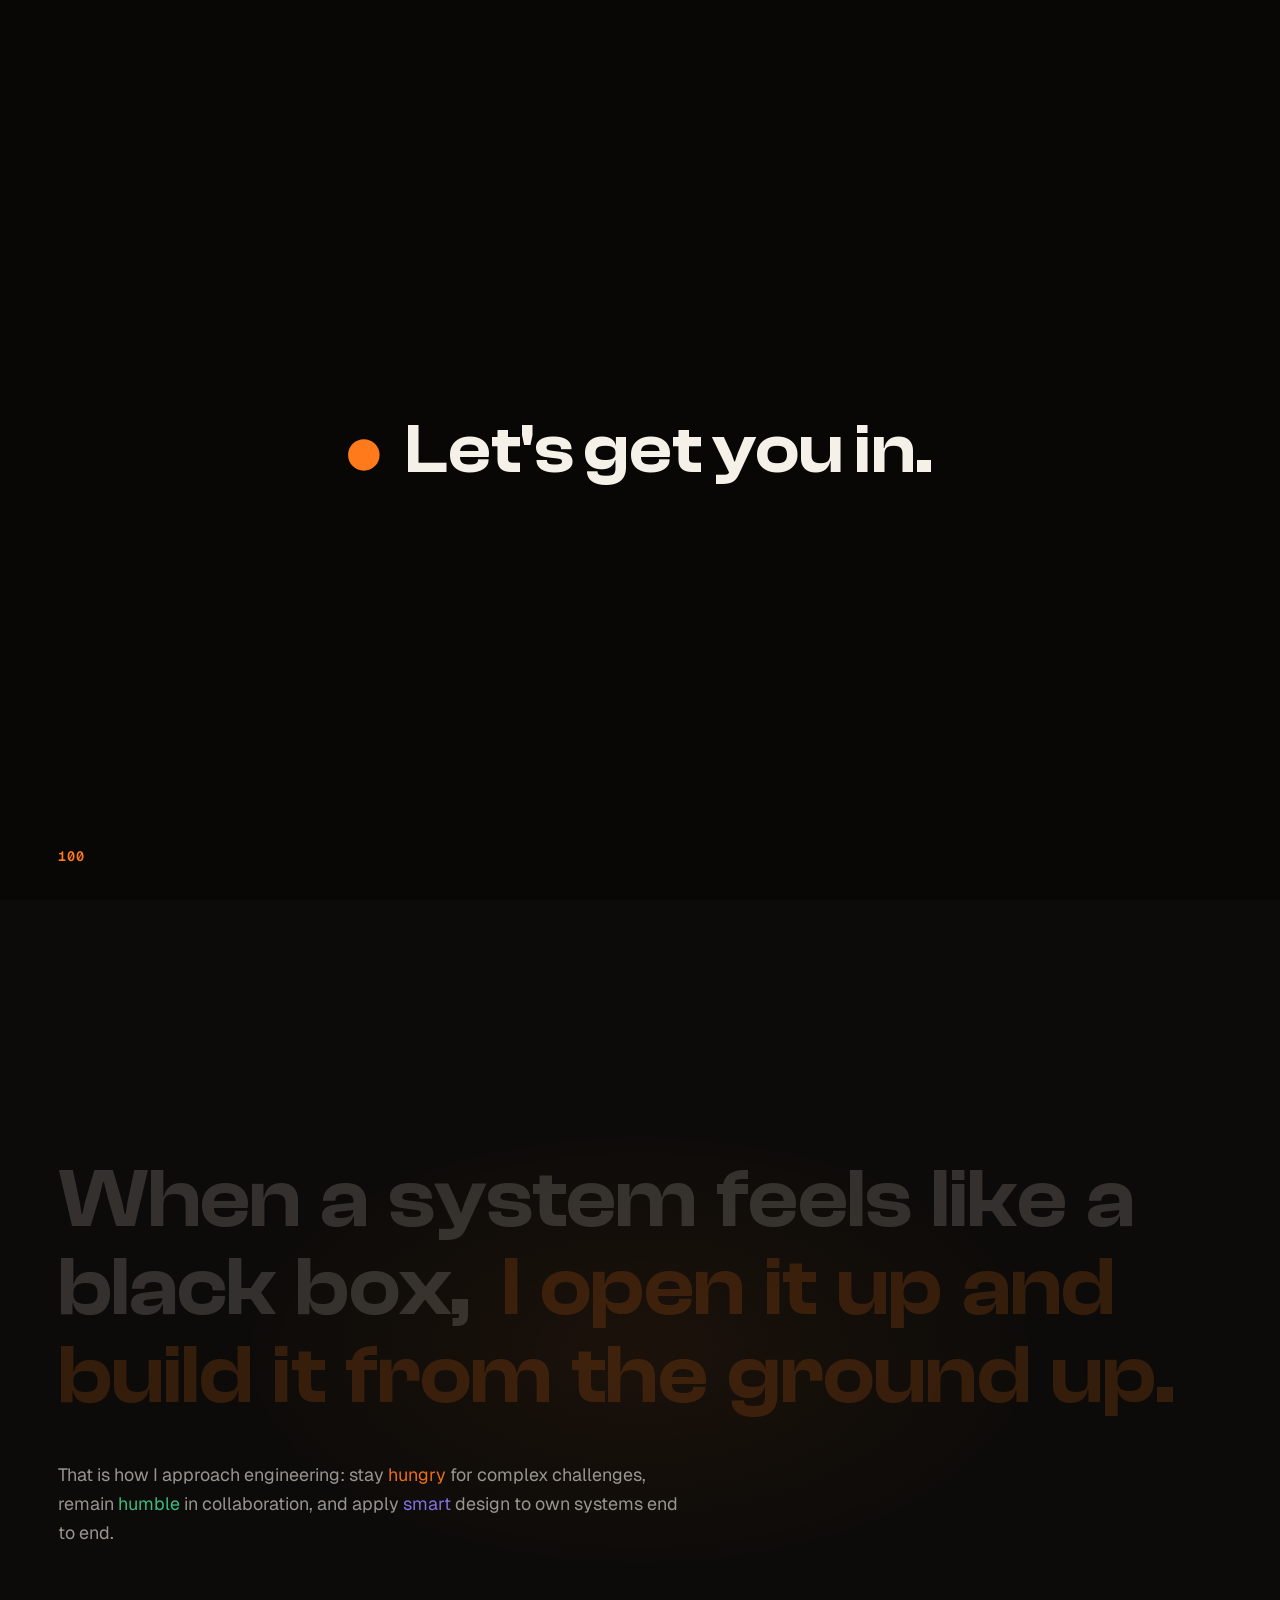
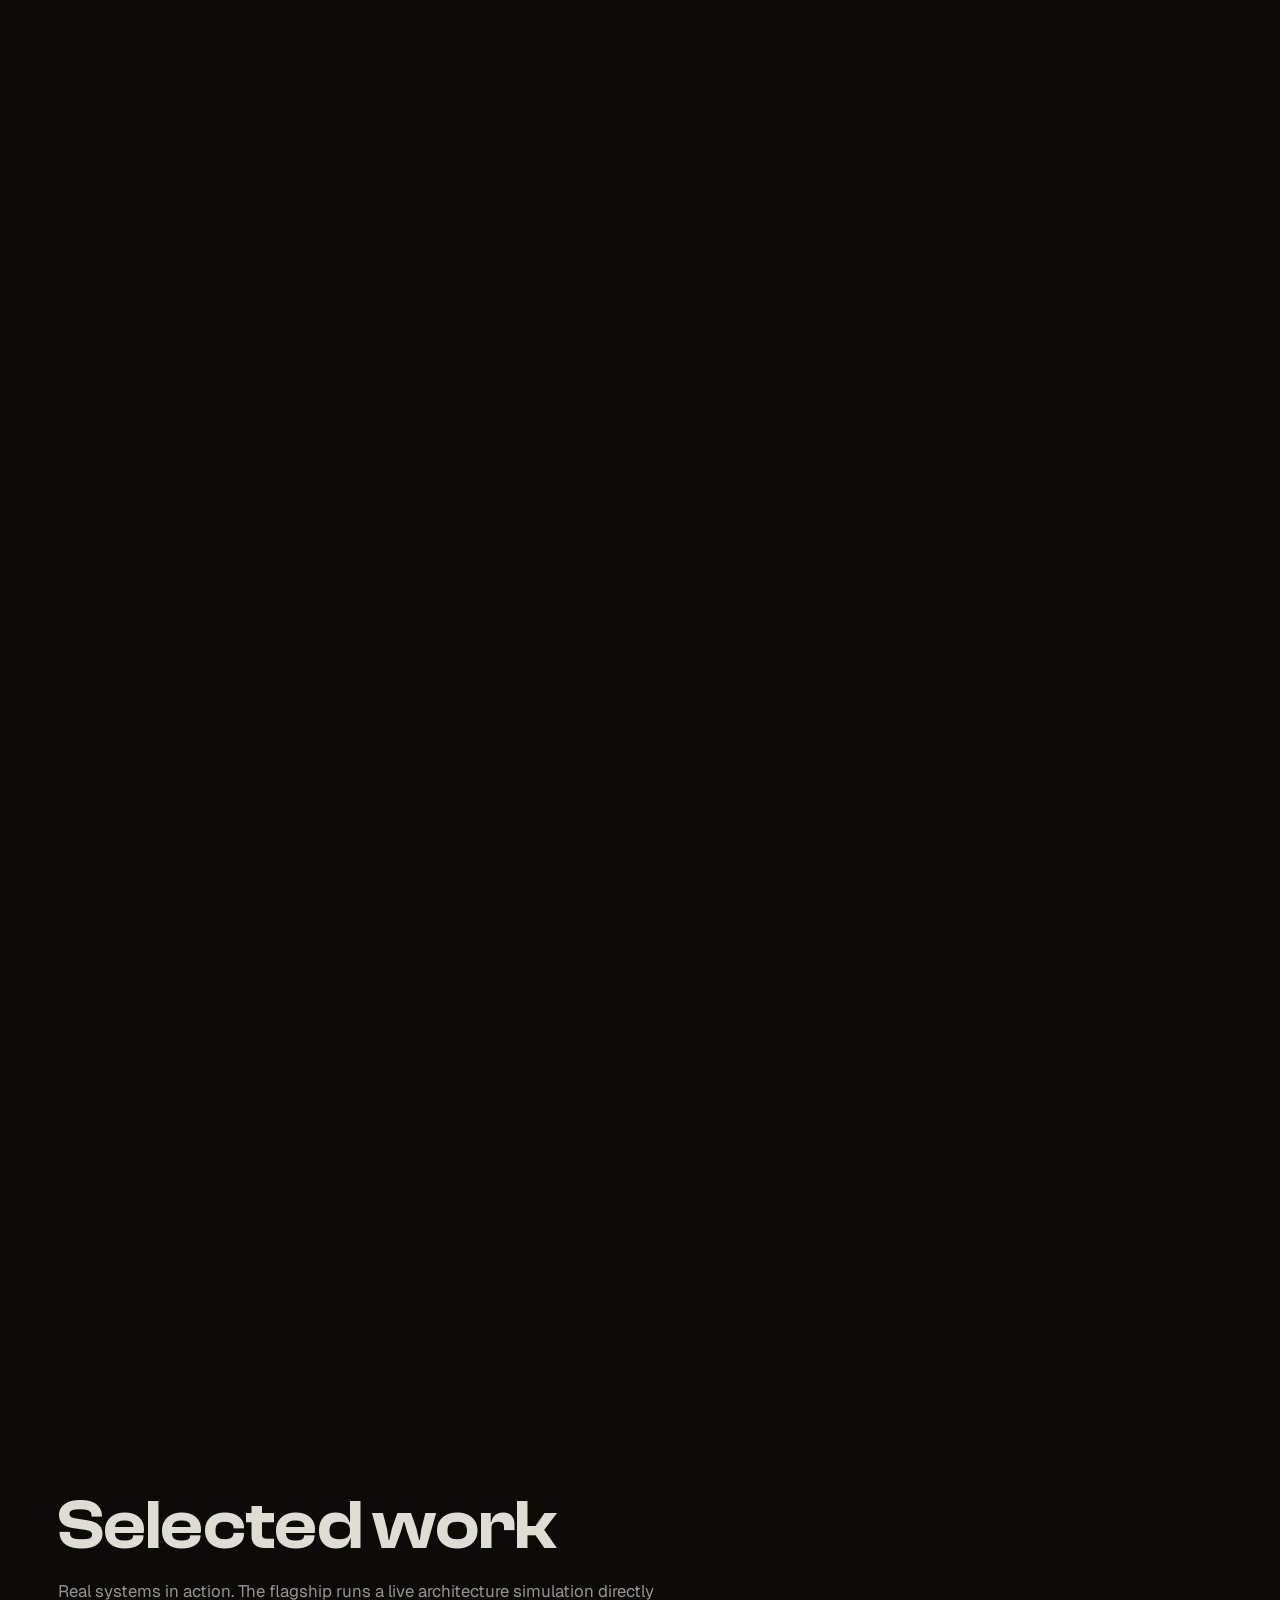
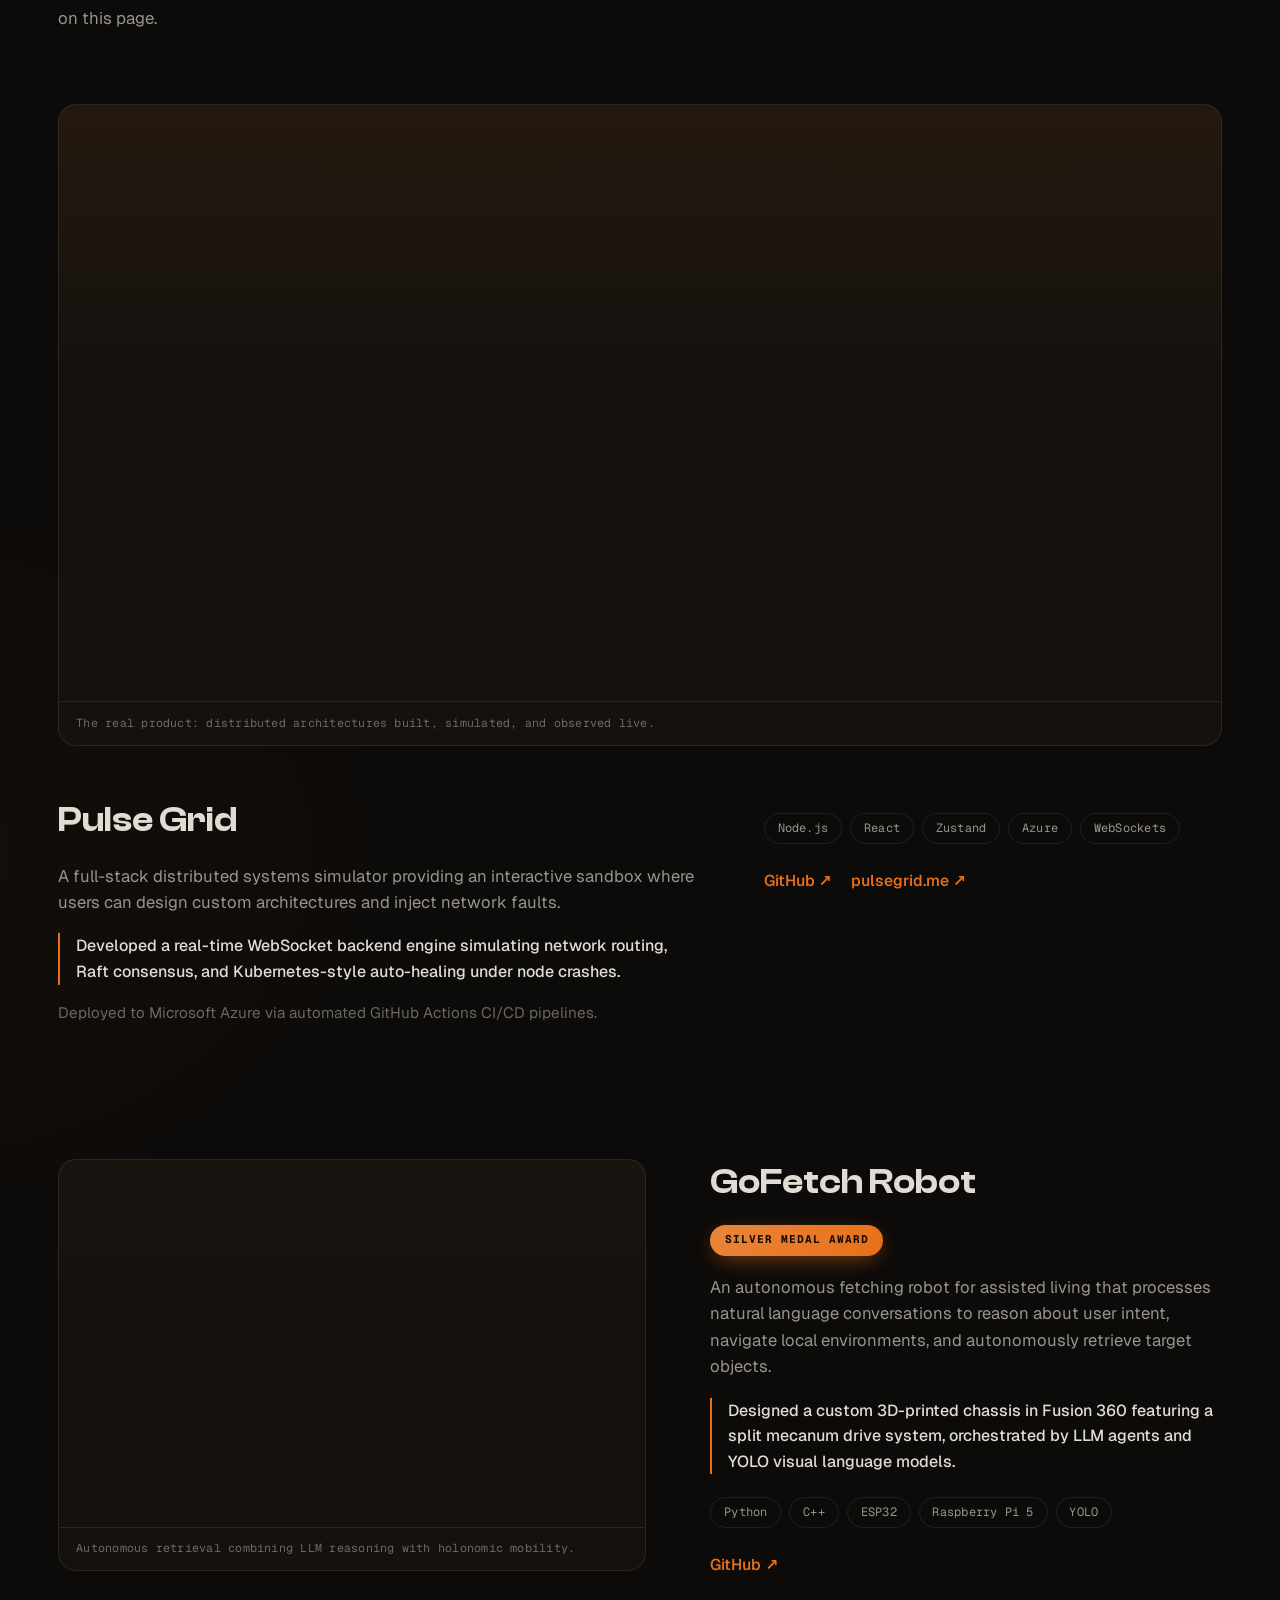
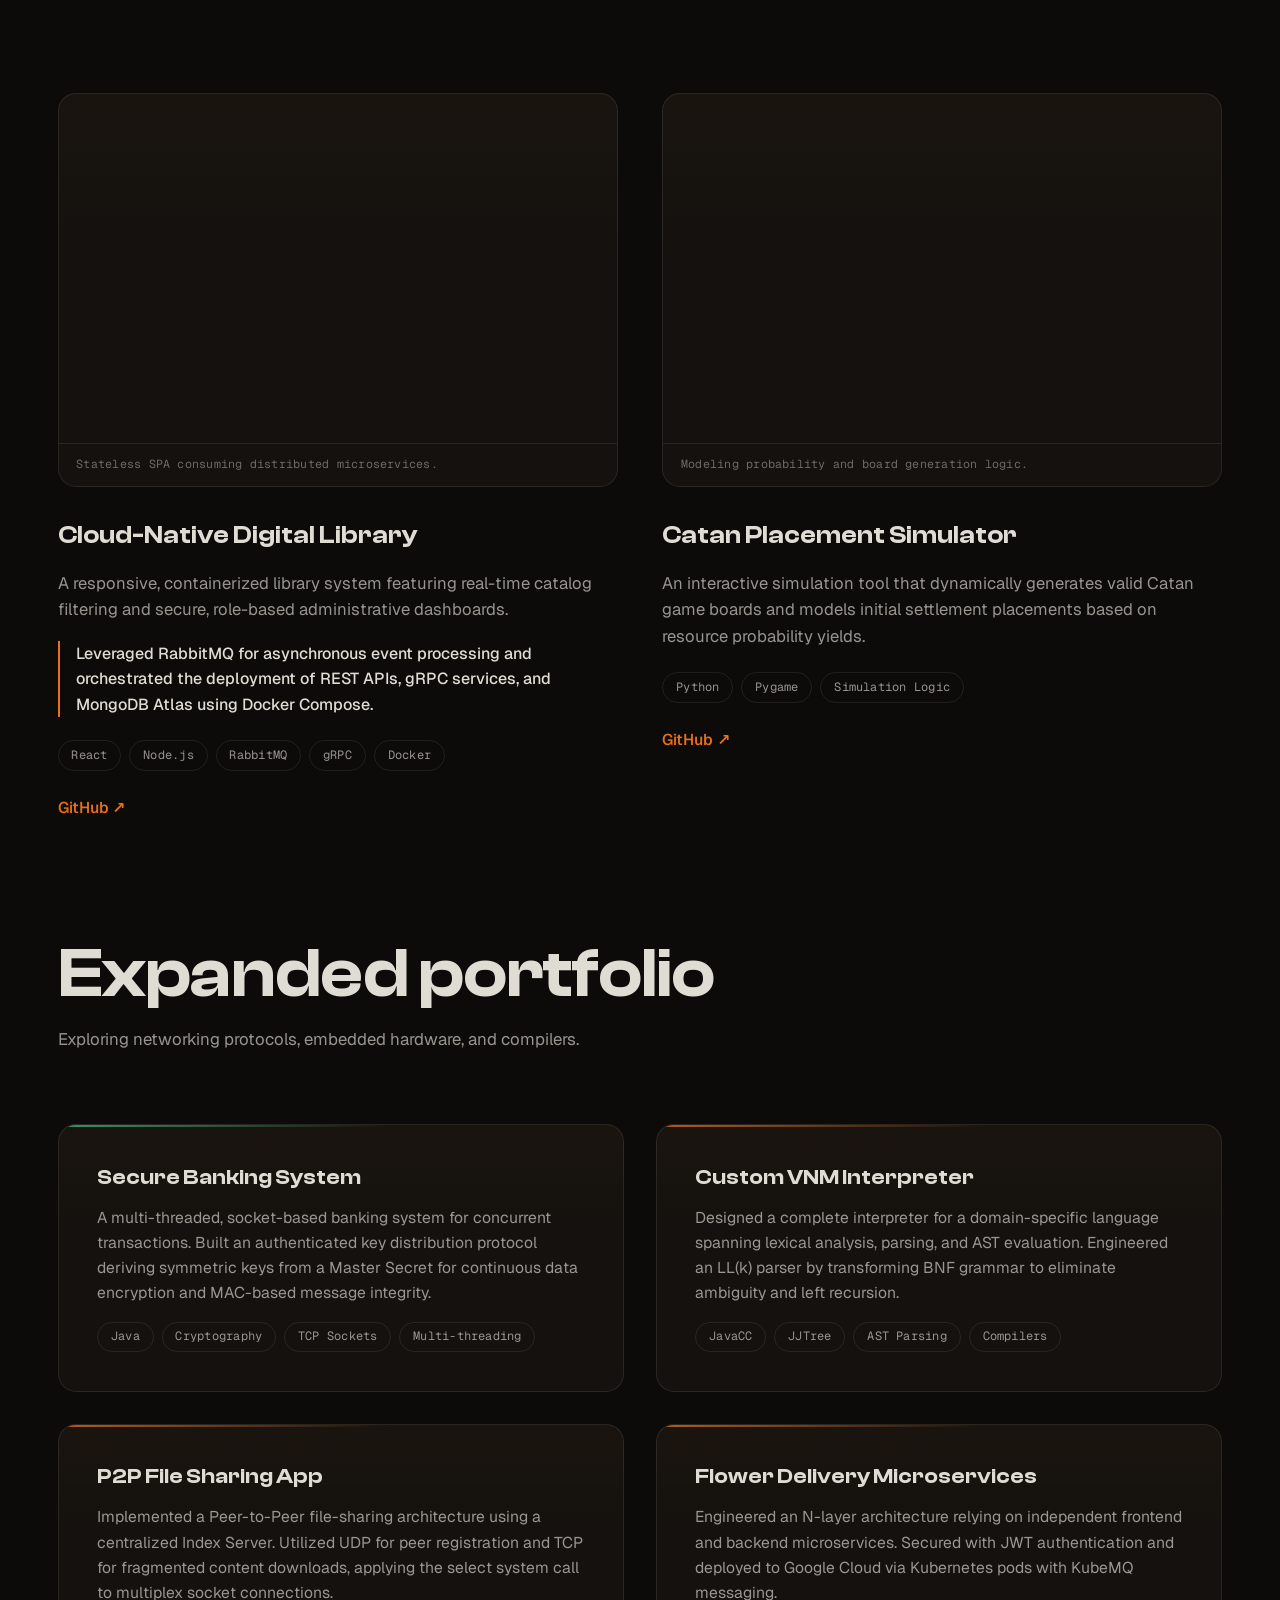
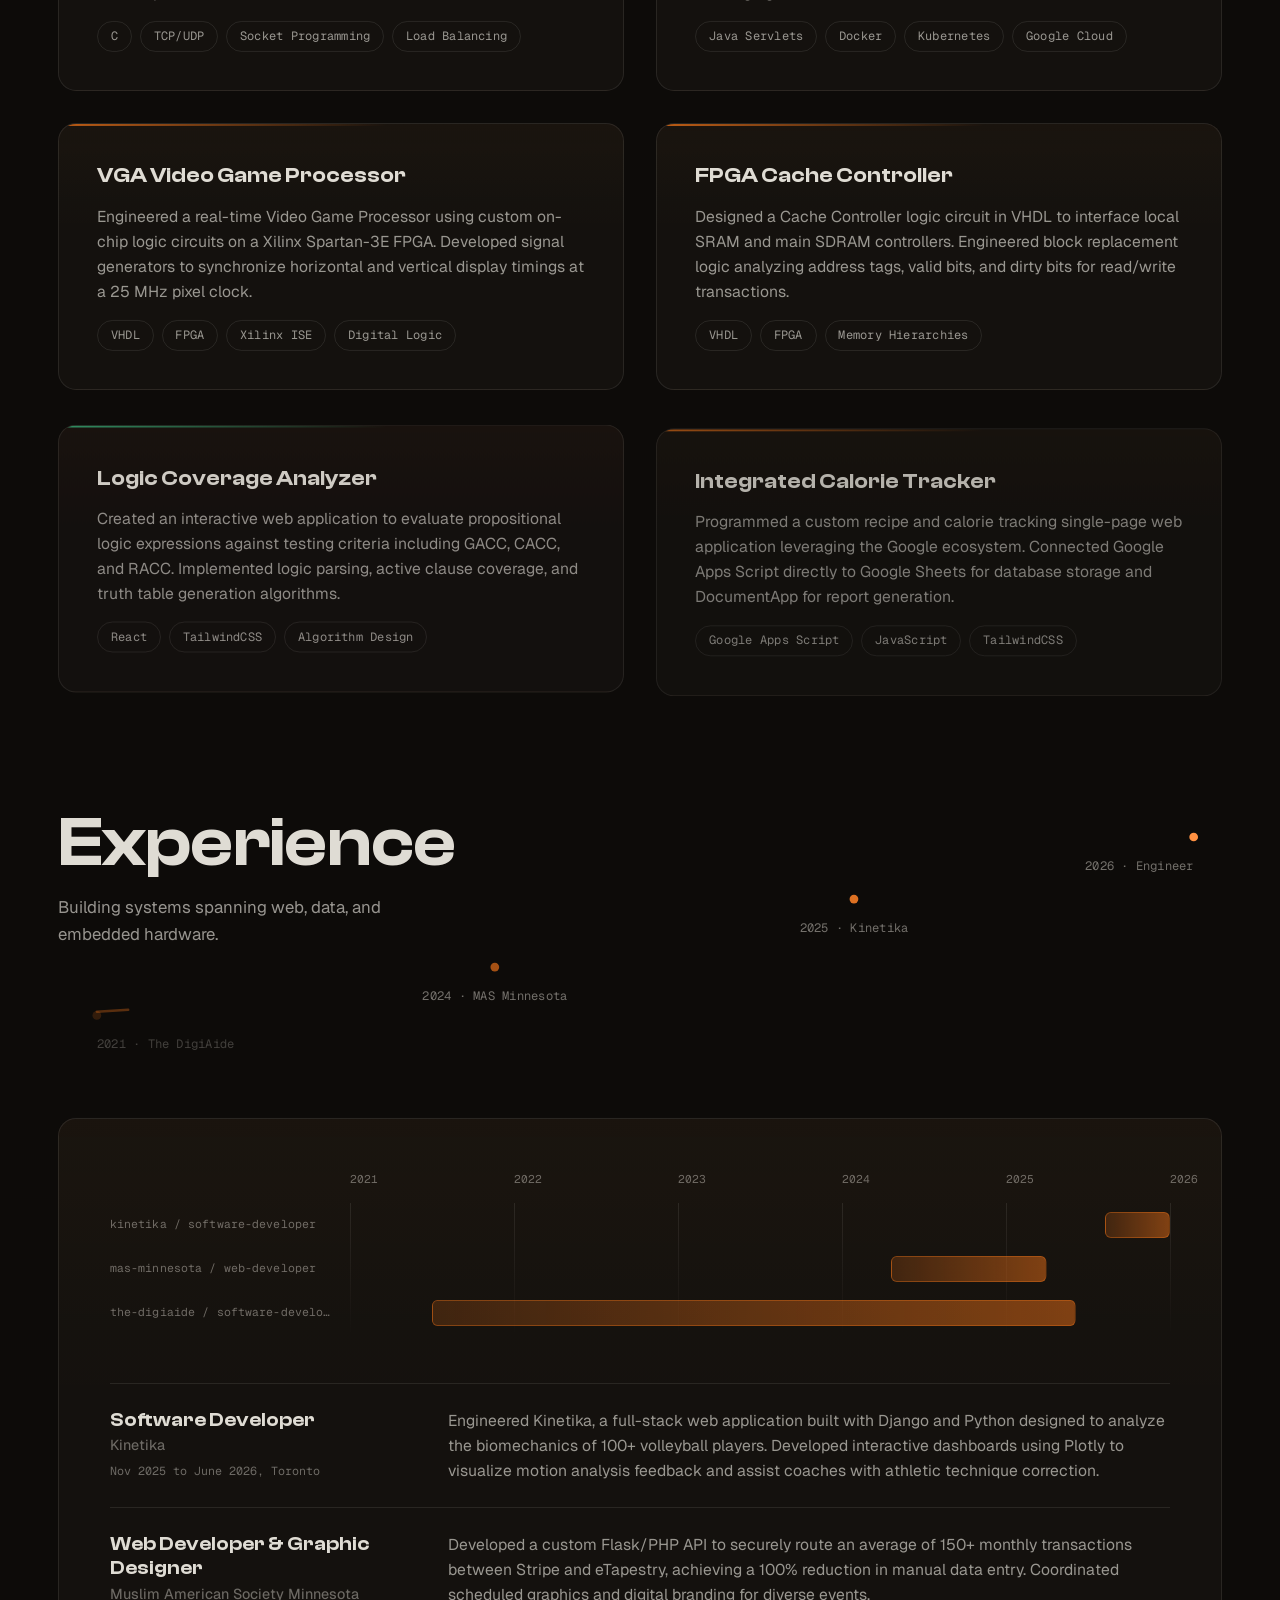
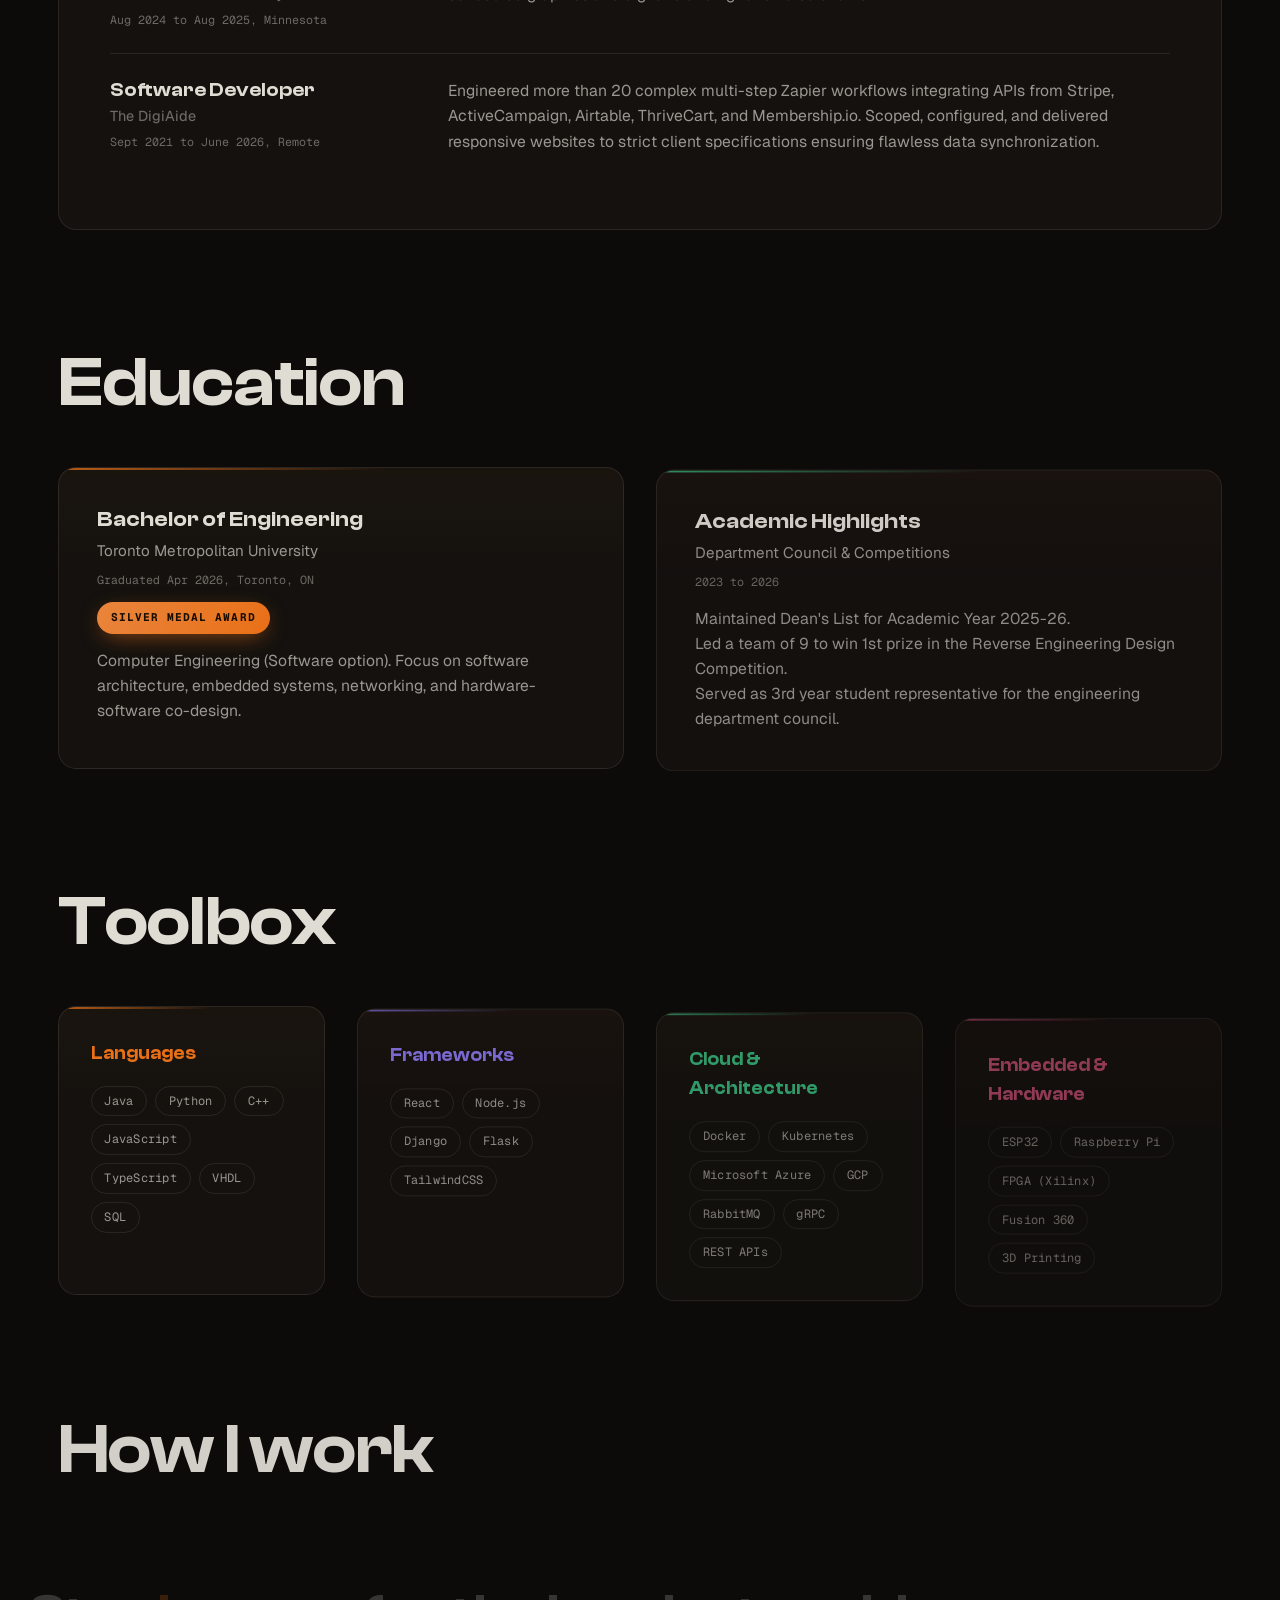
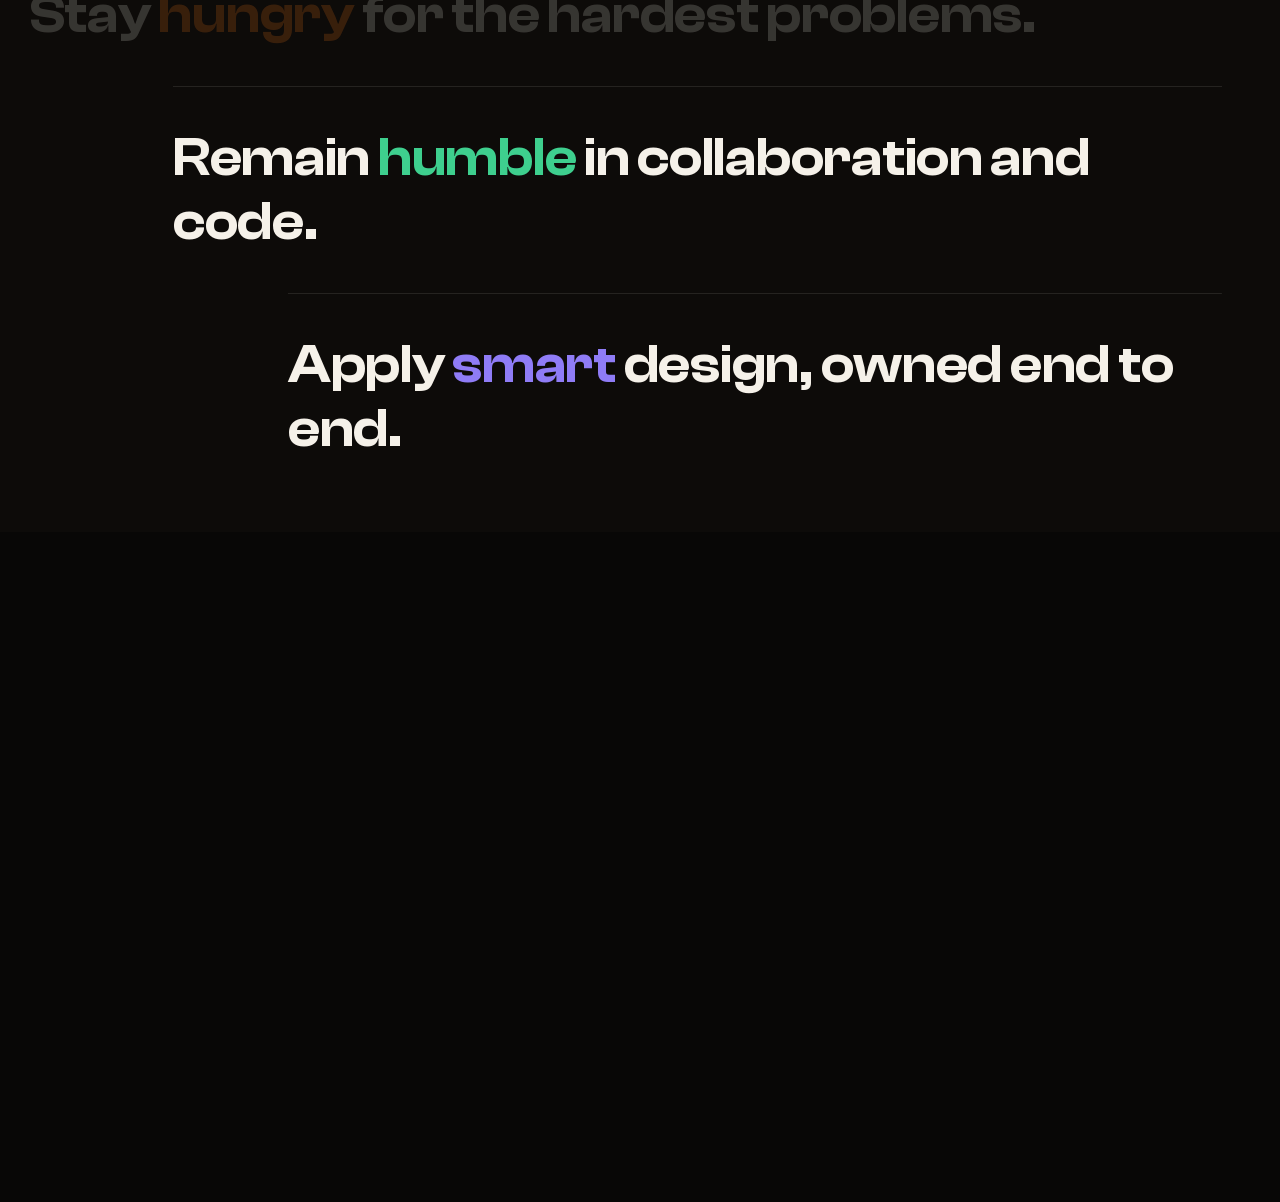
==== index.html @ d7834a90 "personal website" ====
<!DOCTYPE html>
<html lang="en">
<head>
   <meta charset="utf-8" />
   <meta name="viewport" content="width=device-width, initial-scale=1" />
   <meta name="theme-color" content="#0d0b09" />
   <title>Behzaad Pathan | Full-Stack Developer & Computer Engineer</title>
   <meta name="description" content="Full-stack developer and Computer Engineer. Building everything from cloud-native distributed microservices to autonomous holonomic robotics." />
   <link rel="canonical" href="https://behzaadp.github.io/" />
   <meta property="og:type" content="website" />
   <meta property="og:title" content="Behzaad Pathan | Full-Stack Developer & Computer Engineer" />
   <meta property="og:description" content="Building cloud-native distributed microservices and autonomous robotics. Projects shown with real demos, one running live on the page." />
   <meta property="og:url" content="https://behzaadp.github.io/" />
   <meta property="og:image" content="https://behzaadp.github.io/assets/pulse_grid.jpg" />
   <meta name="twitter:card" content="summary_large_image" />
   <link rel="icon" href="./favicon.ico?v=8" sizes="any" />
   <link rel="icon" type="image/png" sizes="96x96" href="./favicon/favicon-96x96.png?v=8" />
   <link rel="apple-touch-icon" sizes="180x180" href="./favicon/apple-touch-icon.png?v=8" />
   <link rel="manifest" href="./favicon/site.webmanifest?v=8" />
   <link rel="preload" href="./fonts/clash-display-700.woff2" as="font" type="font/woff2" crossorigin />
   <link rel="preload" href="./fonts/clash-display-600.woff2" as="font" type="font/woff2" crossorigin />
   <link rel="preload" href="./fonts/geist-latin-wght-normal.woff2" as="font" type="font/woff2" crossorigin />
   <link rel="preload" href="./fonts/geist-mono-latin-wght-normal.woff2" as="font" type="font/woff2" crossorigin />
   <link rel="stylesheet" href="./css/styles.css" />
   <script type="application/ld+json">
   {
      "@context": "https://schema.org",
      "@type": "Person",
      "name": "Behzaad Pathan",
      "jobTitle": "Software Developer",
      "alumniOf": { "@type": "CollegeOrUniversity", "name": "Toronto Metropolitan University" },
      "url": "https://behzaadp.github.io/",
      "email": "mailto:pbehzaad@gmail.com",
      "knowsAbout": ["Python", "Java", "React", "Node.js", "Docker", "Microservices", "RabbitMQ", "Embedded Systems", "Full-stack development"],
      "sameAs": [
         "https://github.com/behzaadp",
         "https://www.linkedin.com/in/behzaad/"
      ]
   }
   </script>
</head>
<body>
   <div class="intro" id="intro" aria-hidden="true">
      <i class="intro-panel ip-top"></i>
      <i class="intro-panel ip-bottom"></i>
      <span class="intro-word" id="intro-word">Hello</span>
      <span class="intro-count" id="intro-count">00</span>
   </div>
   <div class="atmosphere" aria-hidden="true"><i class="ember ember-a"></i><i class="ember ember-b"></i></div>
   <div class="grain" aria-hidden="true"></div>
   <div class="scroll-progress" aria-hidden="true"><i></i></div>
   <div class="ruler" id="ruler" aria-hidden="true">
      <div class="ruler-ticks" id="ruler-ticks"></div>
      <div class="ruler-cursor" id="ruler-cursor"><i></i><span id="ruler-num">0</span></div>
   </div>
   <a class="skip-link" href="#work">Skip to content</a>
   <nav class="nav" id="nav" aria-label="Primary">
      <a class="nav-brand" href="#top" aria-label="Back to top">BP</a>
      <div class="nav-links">
         <a href="#work">Work</a>
         <a href="#experience">Experience</a>
         <a href="#contact" id="nav-contact">Contact</a>
      </div>
   </nav>
   <div class="page-above" id="page-above">
   <header class="hero" id="top">
      <canvas id="system-map" aria-hidden="true"></canvas>
      <div class="hero-scrim" aria-hidden="true"></div>
      <div class="hero-inner">
         <p class="hero-eyebrow">Computer Engineering Graduate, Toronto Metropolitan University</p>
         <h1 class="hero-name">
            <span class="hero-word">Behzaad</span>
            <span class="hero-word">Pathan</span>
         </h1>
         <p class="hero-sub">Full-stack software developer and computer engineer building everything from cloud-native distributed microservices to autonomous holonomic robotics.</p>
         <div class="hero-cta">
            <a class="btn btn-primary" href="#work">See the work</a>
            <a class="btn btn-ghost" href="#contact">Contact</a>
         </div>
      </div>
   </header>
   <main id="main">
      <section class="statement" id="statement" aria-label="Statement">
         <div class="statement-inner">
            <p class="statement-text">
               <span class="statement-part">When a system feels like a black box,</span>
               <span class="statement-part statement-hl">I open it up and build it from the ground up.</span>
            </p>
            <p class="statement-after" data-reveal>That is how I approach engineering: stay <span class="hl">hungry</span> for complex challenges, remain <span class="hl-green">humble</span> in collaboration, and apply <span class="hl-violet">smart</span> design to own systems end to end.</p>
         </div>
      </section>
      <section class="work shell" id="work">
         <div class="section-head" data-reveal>
            <h2>Selected work</h2>
            <p class="section-lede">Real systems in action. The flagship runs a live architecture simulation directly on this page.</p>
         </div>
         
         <!-- Flagship: full-width -->
         <article class="feature" data-reveal>
            <div class="feature-media panel spotlight">
               <div class="media-frame">
                  <video src="./assets/pulse_grid.mp4" autoplay muted loop playsinline preload="metadata" width="1600" height="742" aria-label="PulseGrid in action: simulating network routing and auto-healing"></video>
               </div>
               <p class="demo-caption">The real product: distributed architectures built, simulated, and observed live.</p>
            </div>
            <div class="feature-info">
               <div class="project-body">
                  <h3>Pulse Grid</h3>
                  <p class="project-desc">A full-stack distributed systems simulator providing an interactive sandbox where users can design custom architectures and inject network faults.</p>
                  <p class="project-impact">Developed a real-time WebSocket backend engine simulating network routing, Raft consensus, and Kubernetes-style auto-healing under node crashes.</p>
                  <p class="project-hook">Deployed to Microsoft Azure via automated GitHub Actions CI/CD pipelines.</p>
               </div>
               <div class="project-body">
                  <ul class="chips" role="list">
                     <li>Node.js</li><li>React</li><li>Zustand</li><li>Azure</li><li>WebSockets</li>
                  </ul>
                  <p class="project-links">
                     <a href="https://github.com/behzaadp" target="_blank" rel="noopener noreferrer">GitHub <span aria-hidden="true">&#8599;</span></a>
                     <a href="https://pulsegrid.me" target="_blank" rel="noopener noreferrer">pulsegrid.me <span aria-hidden="true">&#8599;</span></a>
                  </p>
               </div>
            </div>
         </article>

         <article class="project-row" data-reveal>
            <div class="project-media panel spotlight">
               <video src="./assets/go_fetch_robot.mp4" autoplay muted loop playsinline preload="metadata" aria-label="GoFetch robot autonomously navigating and retrieving an object"></video>
               <p class="demo-caption">Autonomous retrieval combining LLM reasoning with holonomic mobility.</p>
            </div>
            <div class="project-body">
               <h3>GoFetch Robot</h3>
               <p class="award" title="Graduation Project: Silver Medal Award" style="margin-bottom: 1.1rem; margin-top: 0; display: inline-flex;">Silver Medal Award</p>
               <p class="project-desc">An autonomous fetching robot for assisted living that processes natural language conversations to reason about user intent, navigate local environments, and autonomously retrieve target objects.</p>
               <p class="project-impact">Designed a custom 3D-printed chassis in Fusion 360 featuring a split mecanum drive system, orchestrated by LLM agents and YOLO visual language models.</p>
               <ul class="chips" role="list">
                  <li>Python</li><li>C++</li><li>ESP32</li><li>Raspberry Pi 5</li><li>YOLO</li>
               </ul>
               <p class="project-links">
                  <a href="https://github.com/behzaadp" target="_blank" rel="noopener noreferrer">GitHub <span aria-hidden="true">&#8599;</span></a>
               </p>
            </div>
         </article>

         <div class="project-duo">
            <article class="project-card" data-reveal>
               <div class="project-media panel spotlight">
                  <video src="./assets/digital_library_project.mp4" autoplay muted loop playsinline preload="metadata" aria-label="Digital Library System interface showing real-time catalog filtering"></video>
                  <p class="demo-caption">Stateless SPA consuming distributed microservices.</p>
               </div>
               <div class="project-body">
                  <h3>Cloud-Native Digital Library</h3>
                  <p class="project-desc">A responsive, containerized library system featuring real-time catalog filtering and secure, role-based administrative dashboards.</p>
                  <p class="project-impact">Leveraged RabbitMQ for asynchronous event processing and orchestrated the deployment of REST APIs, gRPC services, and MongoDB Atlas using Docker Compose.</p>
                  <ul class="chips" role="list">
                     <li>React</li><li>Node.js</li><li>RabbitMQ</li><li>gRPC</li><li>Docker</li>
                  </ul>
                  <p class="project-links">
                     <a href="https://github.com/behzaadp" target="_blank" rel="noopener noreferrer">GitHub <span aria-hidden="true">&#8599;</span></a>
                  </p>
               </div>
            </article>
            <article class="project-card" data-reveal>
               <div class="project-media panel spotlight">
                  <video src="./assets/catan_placement_simulator.mp4" autoplay muted loop playsinline preload="metadata" aria-label="Catan simulation generating optimal settlement placements"></video>
                  <p class="demo-caption">Modeling probability and board generation logic.</p>
               </div>
               <div class="project-body">
                  <h3>Catan Placement Simulator</h3>
                  <p class="project-desc">An interactive simulation tool that dynamically generates valid Catan game boards and models initial settlement placements based on resource probability yields.</p>
                  <ul class="chips" role="list">
                     <li>Python</li><li>Pygame</li><li>Simulation Logic</li>
                  </ul>
                  <p class="project-links">
                     <a href="https://github.com/behzaadp" target="_blank" rel="noopener noreferrer">GitHub <span aria-hidden="true">&#8599;</span></a>
                  </p>
               </div>
            </article>
         </div>
      </section>

      <!-- Text-based expanded portfolio for additional projects -->
      <section class="education shell" id="expanded-projects" aria-label="More Projects">
         <div class="section-head" data-reveal>
            <h2>Expanded portfolio</h2>
            <p class="section-lede">Exploring networking protocols, embedded hardware, and compilers.</p>
         </div>
         <div class="edu-grid">
            <article class="edu-card panel spotlight tint-bar tint-green" data-reveal>
               <h3>Secure Banking System</h3>
               <p class="trace-desc">A multi-threaded, socket-based banking system for concurrent transactions. Built an authenticated key distribution protocol deriving symmetric keys from a Master Secret for continuous data encryption and MAC-based message integrity.</p>
               <ul class="chips" role="list" style="margin-top: 1rem;">
                  <li>Java</li><li>Cryptography</li><li>TCP Sockets</li><li>Multi-threading</li>
               </ul>
            </article>
            <article class="edu-card panel spotlight tint-bar tint-violet" data-reveal>
               <h3>Custom VNM Interpreter</h3>
               <p class="trace-desc">Designed a complete interpreter for a domain-specific language spanning lexical analysis, parsing, and AST evaluation. Engineered an LL(k) parser by transforming BNF grammar to eliminate ambiguity and left recursion.</p>
               <ul class="chips" role="list" style="margin-top: 1rem;">
                  <li>JavaCC</li><li>JJTree</li><li>AST Parsing</li><li>Compilers</li>
               </ul>
            </article>
            <article class="edu-card panel spotlight tint-bar" data-reveal>
               <h3>P2P File Sharing App</h3>
               <p class="trace-desc">Implemented a Peer-to-Peer file-sharing architecture using a centralized Index Server. Utilized UDP for peer registration and TCP for fragmented content downloads, applying the select system call to multiplex socket connections.</p>
               <ul class="chips" role="list" style="margin-top: 1rem;">
                  <li>C</li><li>TCP/UDP</li><li>Socket Programming</li><li>Load Balancing</li>
               </ul>
            </article>
            <article class="edu-card panel spotlight tint-bar tint-pink" data-reveal>
               <h3>Flower Delivery Microservices</h3>
               <p class="trace-desc">Engineered an N-layer architecture relying on independent frontend and backend microservices. Secured with JWT authentication and deployed to Google Cloud via Kubernetes pods with KubeMQ messaging.</p>
               <ul class="chips" role="list" style="margin-top: 1rem;">
                  <li>Java Servlets</li><li>Docker</li><li>Kubernetes</li><li>Google Cloud</li>
               </ul>
            </article>
            <article class="edu-card panel spotlight tint-bar tint-violet" data-reveal>
               <h3>VGA Video Game Processor</h3>
               <p class="trace-desc">Engineered a real-time Video Game Processor using custom on-chip logic circuits on a Xilinx Spartan-3E FPGA. Developed signal generators to synchronize horizontal and vertical display timings at a 25 MHz pixel clock.</p>
               <ul class="chips" role="list" style="margin-top: 1rem;">
                  <li>VHDL</li><li>FPGA</li><li>Xilinx ISE</li><li>Digital Logic</li>
               </ul>
            </article>
            <article class="edu-card panel spotlight tint-bar" data-reveal>
               <h3>FPGA Cache Controller</h3>
               <p class="trace-desc">Designed a Cache Controller logic circuit in VHDL to interface local SRAM and main SDRAM controllers. Engineered block replacement logic analyzing address tags, valid bits, and dirty bits for read/write transactions.</p>
               <ul class="chips" role="list" style="margin-top: 1rem;">
                  <li>VHDL</li><li>FPGA</li><li>Memory Hierarchies</li>
               </ul>
            </article>
            <article class="edu-card panel spotlight tint-bar tint-green" data-reveal>
               <h3>Logic Coverage Analyzer</h3>
               <p class="trace-desc">Created an interactive web application to evaluate propositional logic expressions against testing criteria including GACC, CACC, and RACC. Implemented logic parsing, active clause coverage, and truth table generation algorithms.</p>
               <ul class="chips" role="list" style="margin-top: 1rem;">
                  <li>React</li><li>TailwindCSS</li><li>Algorithm Design</li>
               </ul>
            </article>
            <article class="edu-card panel spotlight tint-bar tint-pink" data-reveal>
               <h3>Integrated Calorie Tracker</h3>
               <p class="trace-desc">Programmed a custom recipe and calorie tracking single-page web application leveraging the Google ecosystem. Connected Google Apps Script directly to Google Sheets for database storage and DocumentApp for report generation.</p>
               <ul class="chips" role="list" style="margin-top: 1rem;">
                  <li>Google Apps Script</li><li>JavaScript</li><li>TailwindCSS</li>
               </ul>
            </article>
         </div>
      </section>

      <section class="experience shell" id="experience">
         <div class="exp-hero">
            <div class="section-head" data-reveal>
               <h2>Experience</h2>
               <p class="section-lede">Building systems spanning web, data, and embedded hardware.</p>
            </div>
            <div class="ascent" aria-hidden="true">
               <svg viewBox="0 0 1200 280" fill="none" xmlns="http://www.w3.org/2000/svg">
                  <defs>
                     <linearGradient id="asc-grad" gradientUnits="userSpaceOnUse" x1="40" y1="214" x2="1170" y2="34">
                        <stop offset="0" stop-color="#ff7a1a" stop-opacity="0.3" />
                        <stop offset="0.55" stop-color="#ff7a1a" stop-opacity="0.8" />
                        <stop offset="1" stop-color="#ff9142" stop-opacity="1" />
                     </linearGradient>
                  </defs>
                  <path class="ascent-path" d="M 40 214 C 180 206 330 188 450 168 S 560 148 620 138 S 720 116 780 104 S 920 72 1000 58 S 1120 40 1170 34" stroke="url(#asc-grad)" stroke-width="2.5" stroke-linecap="round" />
                  <g class="ascent-mark" data-goto="#role-digiaide">
                     <circle cx="40" cy="214" r="4.5" fill="url(#asc-grad)" />
                     <text x="40" y="248" text-anchor="start">2021 &#183; The DigiAide</text>
                  </g>
                  <g class="ascent-mark" data-goto="#role-mas">
                     <circle cx="450" cy="168" r="4.5" fill="url(#asc-grad)" />
                     <text x="450" y="202" text-anchor="middle">2024 &#183; MAS Minnesota</text>
                  </g>
                  <g class="ascent-mark" data-goto="#role-kinetika">
                     <circle cx="820" cy="98" r="4.5" fill="url(#asc-grad)" />
                     <text x="820" y="132" text-anchor="middle">2025 &#183; Kinetika</text>
                  </g>
                  <g class="ascent-mark" data-goto="#education">
                     <circle cx="1170" cy="34" r="4.5" fill="url(#asc-grad)" />
                     <text x="1170" y="68" text-anchor="end">2026 &#183; Engineer</text>
                  </g>
               </svg>
            </div>
         </div>
         <div class="trace panel spotlight" data-reveal>
            <div class="trace-chart" aria-hidden="true">
               <div class="trace-years">
                  <span style="--x: 0%">2021</span>
                  <span style="--x: 20%">2022</span>
                  <span style="--x: 40%">2023</span>
                  <span style="--x: 60%">2024</span>
                  <span style="--x: 80%">2025</span>
                  <span style="--x: 100%">2026</span>
               </div>
               <div class="trace-rows-chart">
                  <div class="trace-gridlines">
                     <i style="--x: 0%"></i><i style="--x: 20%"></i><i style="--x: 40%"></i><i style="--x: 60%"></i><i style="--x: 80%"></i><i style="--x: 100%"></i>
                  </div>
                  <div class="tr-row" data-trace="0">
                     <span class="tr-label">kinetika / software-developer</span>
                     <div class="tr-track"><div class="tr-bar" style="--from: 92%; --to: 100%"></div></div>
                  </div>
                  <div class="tr-row" data-trace="1">
                     <span class="tr-label">mas-minnesota / web-developer</span>
                     <div class="tr-track"><div class="tr-bar" style="--from: 66%; --to: 86%"></div></div>
                  </div>
                  <div class="tr-row" data-trace="2">
                     <span class="tr-label">the-digiaide / software-developer</span>
                     <div class="tr-track"><div class="tr-bar" style="--from: 10%; --to: 100%"></div></div>
                  </div>
               </div>
            </div>
            <ol class="trace-roles" role="list">
               <li class="trace-role" data-trace="0" id="role-kinetika">
                  <div>
                     <h3>Software Developer<span class="trace-org">Kinetika</span></h3>
                     <p class="trace-dates">Nov 2025 to June 2026, Toronto</p>
                  </div>
                  <p class="trace-desc">Engineered Kinetika, a full-stack web application built with Django and Python designed to analyze the biomechanics of 100+ volleyball players. Developed interactive dashboards using Plotly to visualize motion analysis feedback and assist coaches with athletic technique correction.</p>
               </li>
               <li class="trace-role" data-trace="1" id="role-mas">
                  <div>
                     <h3>Web Developer & Graphic Designer<span class="trace-org">Muslim American Society Minnesota</span></h3>
                     <p class="trace-dates">Aug 2024 to Aug 2025, Minnesota</p>
                  </div>
                  <p class="trace-desc">Developed a custom Flask/PHP API to securely route an average of 150+ monthly transactions between Stripe and eTapestry, achieving a 100% reduction in manual data entry. Coordinated scheduled graphics and digital branding for diverse events.</p>
               </li>
               <li class="trace-role" data-trace="2" id="role-digiaide">
                  <div>
                     <h3>Software Developer<span class="trace-org">The DigiAide</span></h3>
                     <p class="trace-dates">Sept 2021 to June 2026, Remote</p>
                  </div>
                  <p class="trace-desc">Engineered more than 20 complex multi-step Zapier workflows integrating APIs from Stripe, ActiveCampaign, Airtable, ThriveCart, and Membership.io. Scoped, configured, and delivered responsive websites to strict client specifications ensuring flawless data synchronization.</p>
               </li>
            </ol>
         </div>
      </section>

      <section class="education shell" id="education" aria-label="Education">
         <h2 data-reveal>Education</h2>
         <div class="edu-grid">
            <article class="edu-card panel spotlight tint-bar" data-reveal>
               <h3>Bachelor of Engineering</h3>
               <p class="edu-org">Toronto Metropolitan University</p>
               <p class="trace-dates">Graduated Apr 2026, Toronto, ON</p>
               <p class="award" title="Graduation Project: Silver Medal Award">Silver Medal Award</p>
               <p class="trace-desc">Computer Engineering (Software option). Focus on software architecture, embedded systems, networking, and hardware-software co-design.</p>
            </article>
            <article class="edu-card panel spotlight tint-bar tint-green" data-reveal>
               <h3>Academic Highlights</h3>
               <p class="edu-org">Department Council & Competitions</p>
               <p class="trace-dates">2023 to 2026</p>
               <p class="trace-desc">Maintained Dean's List for Academic Year 2025-26.<br>Led a team of 9 to win 1st prize in the Reverse Engineering Design Competition.<br>Served as 3rd year student representative for the engineering department council.</p>
            </article>
         </div>
      </section>

      <section class="toolbox shell" id="toolbox" aria-label="Toolbox">
         <h2 data-reveal>Toolbox</h2>
         <div class="toolbox-grid">
            <div class="tool-group panel spotlight" data-reveal>
               <h3>Languages</h3>
               <ul class="chips" role="list">
                  <li>Java</li><li>Python</li><li>C++</li><li>JavaScript</li><li>TypeScript</li><li>VHDL</li><li>SQL</li>
               </ul>
            </div>
            <div class="tool-group panel spotlight tint-violet" data-reveal>
               <h3>Frameworks</h3>
               <ul class="chips" role="list">
                  <li>React</li><li>Node.js</li><li>Django</li><li>Flask</li><li>TailwindCSS</li>
               </ul>
            </div>
            <div class="tool-group panel spotlight tint-green" data-reveal>
               <h3>Cloud & Architecture</h3>
               <ul class="chips" role="list">
                  <li>Docker</li><li>Kubernetes</li><li>Microsoft Azure</li><li>GCP</li><li>RabbitMQ</li><li>gRPC</li><li>REST APIs</li>
               </ul>
            </div>
            <div class="tool-group panel spotlight tint-pink" data-reveal>
               <h3>Embedded & Hardware</h3>
               <ul class="chips" role="list">
                  <li>ESP32</li><li>Raspberry Pi</li><li>FPGA (Xilinx)</li><li>Fusion 360</li><li>3D Printing</li>
               </ul>
            </div>
         </div>
      </section>

      <section class="principles shell" id="principles" aria-label="How I work">
         <h2 data-reveal>How I work</h2>
         <ul class="principles-list" role="list">
            <li>Stay <span class="hl">hungry</span> for the hardest problems.</li>
            <li>Remain <span class="hl-green">humble</span> in collaboration and code.</li>
            <li>Apply <span class="hl-violet">smart</span> design, owned end to end.</li>
         </ul>
      </section>
   </main>
   </div><!-- /.page-above -->

   <footer class="contact" id="contact">
      <div class="contact-inner">
         <h2>Have something worth building?</h2>
         <a class="contact-email" href="mailto:pbehzaad@gmail.com">pbehzaad@gmail.com</a>
         <div class="contact-links">
            <a href="https://github.com/behzaadp" target="_blank" rel="noopener noreferrer">GitHub <span aria-hidden="true">&#8599;</span></a>
            <a href="https://www.linkedin.com/in/behzaad/" target="_blank" rel="noopener noreferrer">LinkedIn <span aria-hidden="true">&#8599;</span></a>
         </div>
         <p class="footer-wordmark" aria-hidden="true">Behzaad Pathan</p>
         <div class="footer-meta">
            <p>Glory Glory Man Utd.</p>
            <p>&copy; 2026 Behzaad Pathan</p>
         </div>
      </div>
   </footer>

   <script defer src="./vendor/gsap.min.js"></script>
   <script defer src="./vendor/ScrollTrigger.min.js"></script>
   <script defer src="./js/demos.js"></script>
   <script defer src="./js/main.js"></script>
</body>
</html>
---- css/styles.css ----
/* ------------------------------------------------------------------
   Behzaad Pathan
   Theme: warm black + ember orange, locked dark at page level.
   Type: Clash Display (display), Geist (body), Geist Mono (annotations).
   Shape system: containers 18px, media 14px inside, pills for buttons
   and chips, trace bars 6px.
   Accent: one orange for the whole page. Red exists only as a semantic
   failure state inside the canvas simulations.
------------------------------------------------------------------- */

@font-face {
   font-family: 'Clash Display';
   src: url('../fonts/clash-display-500.woff2') format('woff2');
   font-weight: 500;
   font-display: swap;
}

@font-face {
   font-family: 'Clash Display';
   src: url('../fonts/clash-display-600.woff2') format('woff2');
   font-weight: 600;
   font-display: swap;
}

@font-face {
   font-family: 'Clash Display';
   src: url('../fonts/clash-display-700.woff2') format('woff2');
   font-weight: 700;
   font-display: swap;
}

@font-face {
   /* display accent, used only for the footer wordmark */
   font-family: 'Big Shoulders Stencil';
   font-style: normal;
   font-weight: 100 900;
   font-display: swap;
   src: url('../fonts/big-shoulders-stencil.woff2') format('woff2-variations');
}

@font-face {
   font-family: 'Geist';
   font-style: normal;
   font-weight: 100 900;
   font-display: swap;
   src: url('../fonts/geist-latin-wght-normal.woff2') format('woff2-variations');
}

@font-face {
   font-family: 'Geist Mono';
   font-style: normal;
   font-weight: 100 900;
   font-display: swap;
   src: url('../fonts/geist-mono-latin-wght-normal.woff2') format('woff2-variations');
}

:root {
   --bg: #0d0b09;
   --bg-raise: #151210;
   --bg-deep: #080706;
   --text: #f5f1e9;
   --muted: rgba(245, 241, 233, 0.66);
   --subtle: rgba(245, 241, 233, 0.44);
   --line: rgba(245, 241, 233, 0.1);
   --line-warm: rgba(255, 122, 26, 0.14);
   --accent: #ff7a1a;
   --accent-strong: #ff9142;
   --accent-soft: rgba(255, 122, 26, 0.14);
   --accent-mid: rgba(255, 122, 26, 0.45);

   --display: 'Clash Display', 'Geist', system-ui, sans-serif;
   --sans: 'Geist', system-ui, -apple-system, sans-serif;
   --mono: 'Geist Mono', ui-monospace, 'Cascadia Code', monospace;

   --max: 1440px;
   --gutter: clamp(1.25rem, 4.5vw, 4rem);
   --radius: 18px;
   --radius-media: 14px;

   /* Emil-strength curves */
   --ease-out: cubic-bezier(0.23, 1, 0.32, 1);
   --ease-in-out: cubic-bezier(0.77, 0, 0.175, 1);
   --t-fast: 160ms var(--ease-out);
   --t-base: 260ms var(--ease-out);
}

* { box-sizing: border-box; margin: 0; padding: 0; }

html {
   scroll-behavior: smooth;
   color-scheme: dark;
}

body {
   font-family: var(--sans);
   background: var(--bg-deep);
   color: var(--text);
   line-height: 1.6;
   -webkit-font-smoothing: antialiased;
   text-rendering: optimizeLegibility;
   overflow-x: hidden;
}

/* everything above the footer scrolls as one opaque curtain, so the
   footer can be revealed beneath it (see .contact) */
.page-above {
   position: relative;
   z-index: 2;
   background:
      radial-gradient(1200px 800px at 85% -10%, rgba(255, 122, 26, 0.05), transparent 60%),
      radial-gradient(1000px 700px at -10% 40%, rgba(255, 122, 26, 0.03), transparent 55%),
      var(--bg);
}

::selection { background: var(--accent-mid); color: #fff; }

section, footer { scroll-margin-top: 5rem; }

a {
   color: inherit;
   text-decoration: none;
   transition: color var(--t-fast), opacity var(--t-fast);
}

:focus-visible {
   outline: 2px solid var(--accent);
   outline-offset: 3px;
   border-radius: 4px;
}

.hl { color: var(--accent); }
.hl-green { color: rgb(62, 207, 142); }
.hl-violet { color: rgb(143, 124, 246); }

/* ------------------------------------------------------------- INTRO
   Plays on every load. Two panels split apart to reveal the page. */

.intro {
   position: fixed;
   inset: 0;
   z-index: 200;
   display: flex;
   align-items: center;
   justify-content: center;
}

.intro.gone { display: none; }
.intro.done { pointer-events: none; }

.intro-panel {
   position: absolute;
   left: 0;
   right: 0;
   background: var(--bg-deep);
   transition: transform 900ms var(--ease-in-out);
}

.ip-top { top: 0; height: 50.5%; }
.ip-bottom { bottom: 0; height: 50%; }

.intro.done .ip-top { transform: translateY(-101%); }
.intro.done .ip-bottom { transform: translateY(101%); }

.intro-word {
   position: relative;
   z-index: 2;
   font-family: var(--display);
   font-size: clamp(2.2rem, 6vw, 4.2rem);
   font-weight: 600;
   letter-spacing: -0.01em;
   color: var(--text);
   transition: transform 450ms var(--ease-out), opacity 350ms ease, letter-spacing 450ms var(--ease-out);
}

/* the closing phrase leans in before the panels split */
.intro-word.intro-final {
   transform: scale(1.05);
   letter-spacing: 0;
}

.intro.done .intro-word {
   opacity: 0;
   transform: scale(0.96) translateY(-12px);
}

.intro-count {
   position: absolute;
   z-index: 2;
   left: var(--gutter);
   bottom: 2rem;
   font-family: var(--mono);
   font-size: 0.85rem;
   font-weight: 600;
   letter-spacing: 0.08em;
   color: var(--accent);
   transition: opacity 300ms ease;
}

.intro.done .intro-count { opacity: 0; }

.intro-word::before {
   content: '';
   display: inline-block;
   width: 0.45em;
   height: 0.45em;
   margin-right: 0.35em;
   border-radius: 50%;
   background: var(--accent);
   transform: translateY(-0.02em);
}

html.intro-lock { overflow: hidden; }

/* hero entrance waits for the curtain (JS adds intro-done; no-JS plays normally) */
.js:not(.intro-done) .hero-word,
.js:not(.intro-done) .hero-sub,
.js:not(.intro-done) .hero-cta,
.js:not(.intro-done) .hero-eyebrow {
   animation-play-state: paused;
}

/* ------------------------------------------------------- ATMOSPHERE */

.atmosphere {
   /* sits over the opaque page curtain as pure additive glow */
   position: fixed;
   inset: 0;
   z-index: 10;
   overflow: hidden;
   pointer-events: none;
}

.ember {
   position: absolute;
   display: block;
   border-radius: 50%;
   will-change: transform;
}

.ember-a {
   width: 72vw;
   height: 72vw;
   left: -22vw;
   top: 20vh;
   background: radial-gradient(circle, rgba(255, 122, 26, 0.07), transparent 62%);
   animation: drift-a 46s ease-in-out infinite alternate;
}

.ember-b {
   width: 58vw;
   height: 58vw;
   right: -18vw;
   top: 55vh;
   background: radial-gradient(circle, rgba(255, 145, 66, 0.055), transparent 60%);
   animation: drift-b 58s ease-in-out infinite alternate;
}

@keyframes drift-a {
   from { transform: translate3d(0, 0, 0) scale(1); }
   to   { transform: translate3d(10vw, -14vh, 0) scale(1.15); }
}

@keyframes drift-b {
   from { transform: translate3d(0, 0, 0) scale(1.1); }
   to   { transform: translate3d(-12vw, 10vh, 0) scale(0.95); }
}

.grain {
   position: fixed;
   inset: 0;
   z-index: 80;
   pointer-events: none;
   opacity: 0.05;
   background-image: url("data:image/svg+xml,%3Csvg xmlns='http://www.w3.org/2000/svg' width='180' height='180'%3E%3Cfilter id='n'%3E%3CfeTurbulence type='fractalNoise' baseFrequency='0.85' numOctaves='2' stitchTiles='stitch'/%3E%3C/filter%3E%3Crect width='100%25' height='100%25' filter='url(%23n)'/%3E%3C/svg%3E");
   background-size: 180px 180px;
}

.scroll-progress {
   position: fixed;
   inset: 0 0 auto 0;
   height: 2px;
   z-index: 90;
   pointer-events: none;
}

.scroll-progress i {
   display: block;
   height: 100%;
   background: linear-gradient(to right, var(--accent), var(--accent-strong));
   transform: scaleX(0);
   transform-origin: left;
}

/* ------------------------------------------------------------ RULER
   Desktop scroll position, drawn like a physical gauge. */

.ruler {
   position: fixed;
   right: clamp(14px, 2vw, 34px);
   top: 50%;
   transform: translateY(-50%);
   z-index: 55;
   display: none;
   pointer-events: none;
}

@media (min-width: 1100px) {
   .js .ruler.ready { display: block; }
   html.ruler-on .scroll-progress { display: none; }
}

.ruler-ticks {
   display: flex;
   flex-direction: column;
   gap: 7px;
   align-items: flex-end;
}

.ruler-ticks i {
   display: block;
   width: 15px;
   height: 1px;
   background: rgba(245, 241, 233, 0.15);
}

.ruler-ticks i:nth-child(5n + 1) { width: 24px; }

.ruler-cursor {
   position: absolute;
   top: -1px;
   right: 0;
   display: flex;
   flex-direction: row-reverse;
   align-items: center;
   gap: 10px;
   will-change: transform;
}

.ruler-cursor i {
   display: block;
   width: 34px;
   height: 2px;
   background: var(--accent);
   box-shadow: 0 0 12px rgba(255, 122, 26, 0.55);
}

.ruler-cursor span {
   font-family: var(--mono);
   font-weight: 600;
   font-size: 0.92rem;
   color: var(--text);
   min-width: 3ch;
   text-align: right;
}

.skip-link {
   position: fixed;
   top: -100px;
   left: 1rem;
   z-index: 100;
   padding: 0.6rem 1.1rem;
   background: var(--accent);
   color: #1c0e00;
   font-weight: 600;
   border-radius: 999px;
   transition: top var(--t-fast);
}

.skip-link:focus-visible { top: 1rem; }

/* ------------------------------------------------------------------ NAV */

.nav {
   position: fixed;
   inset: 0 0 auto 0;
   z-index: 50;
   display: flex;
   align-items: center;
   justify-content: space-between;
   height: 64px;
   padding: 0 var(--gutter);
   transition: background-color var(--t-base), border-color var(--t-base);
   border-bottom: 1px solid transparent;
}

.nav.is-stuck {
   background: rgba(13, 11, 9, 0.72);
   -webkit-backdrop-filter: blur(14px) saturate(140%);
   backdrop-filter: blur(14px) saturate(140%);
   border-bottom-color: var(--line);
}

.nav-brand {
   font-family: 'Big Shoulders Stencil', var(--display);
   font-weight: 700;
   font-size: 1.4rem;
   letter-spacing: 0.06em;
   line-height: 1;
   color: var(--text);
   transition: color var(--t-fast);
}

.nav-brand:hover { color: var(--accent); }

.nav-links {
   display: flex;
   gap: clamp(1.25rem, 3vw, 2.5rem);
}

.nav-links a {
   font-size: 0.92rem;
   font-weight: 500;
   color: var(--muted);
   position: relative;
   padding: 0.25rem 0;
}

.nav-links a::after {
   content: '';
   position: absolute;
   left: 0;
   bottom: 0;
   width: 100%;
   height: 1px;
   background: var(--accent);
   transform: scaleX(0);
   transform-origin: right;
   transition: transform var(--t-base);
}

.nav-links a:hover,
.nav-links a.active { color: var(--text); }

.nav-links a:hover::after,
.nav-links a.active::after { transform: scaleX(1); transform-origin: left; }

/* ------------------------------------------------------------------ HERO */

.hero {
   position: relative;
   min-height: 100dvh;
   display: flex;
   align-items: center;
   padding: 5rem var(--gutter) 4rem;
   overflow: hidden;
}

#system-map {
   position: absolute;
   inset: 0;
   width: 100%;
   height: 100%;
   z-index: 0;
}

.hero-scrim {
   position: absolute;
   inset: 0;
   z-index: 1;
   pointer-events: none;
   background:
      radial-gradient(1100px 700px at 22% 60%, rgba(13, 11, 9, 0.9), rgba(13, 11, 9, 0.3) 55%, transparent 75%),
      linear-gradient(to top, var(--bg) 0%, transparent 24%);
}

.hero::after {
   /* ember horizon */
   content: '';
   position: absolute;
   left: 0;
   right: 0;
   bottom: -1px;
   height: 30vh;
   z-index: 1;
   pointer-events: none;
   background: radial-gradient(60% 120% at 50% 100%, rgba(255, 122, 26, 0.09), transparent 70%);
}

.hero-inner {
   position: relative;
   z-index: 2;
   width: 100%;
   max-width: var(--max);
   margin: 0 auto;
}

.hero-eyebrow {
   font-family: var(--mono);
   font-size: 0.72rem;
   letter-spacing: 0.16em;
   text-transform: uppercase;
   color: var(--subtle);
   margin-bottom: 1.3rem;
   opacity: 0;
   animation: hero-fade 0.9s var(--ease-out) 0.05s forwards;
}

.hero-name {
   font-family: 'Big Shoulders Stencil', var(--display);
   font-size: clamp(4.2rem, 13.5vw, 11.5rem);
   font-weight: 700;
   text-transform: uppercase;
   letter-spacing: 0.015em;
   line-height: 0.9;
   margin-bottom: 1.6rem;
}

.hero-word {
   display: inline-block;
   opacity: 0;
   transform: translateY(0.5em);
   filter: blur(6px);
   animation: hero-rise 1s var(--ease-out) forwards;
}

.hero-word:nth-child(2) { animation-delay: 0.12s; }

.hero-sub {
   max-width: 33rem;
   font-size: clamp(1.05rem, 1.5vw, 1.25rem);
   color: var(--muted);
   opacity: 0;
   animation: hero-fade 0.9s var(--ease-out) 0.45s forwards;
}

.hero-cta {
   display: flex;
   flex-wrap: wrap;
   gap: 0.9rem;
   margin-top: 2.4rem;
   opacity: 0;
   animation: hero-fade 0.9s var(--ease-out) 0.65s forwards;
}

@keyframes hero-rise {
   to { opacity: 1; transform: translateY(0); filter: blur(0); }
}

@keyframes hero-fade {
   from { opacity: 0; transform: translateY(12px); }
   to { opacity: 1; transform: translateY(0); }
}

.btn {
   display: inline-flex;
   align-items: center;
   gap: 0.45rem;
   padding: 0.78rem 1.6rem;
   border-radius: 999px;
   font-weight: 560;
   font-size: 1rem;
   line-height: 1;
   white-space: nowrap;
   transition: transform var(--t-fast), background-color var(--t-fast), border-color var(--t-fast), color var(--t-fast), box-shadow var(--t-fast);
}

.btn:active { transform: scale(0.97); }

.btn-primary {
   background: var(--accent);
   color: #1c0e00;
}

.btn-primary:hover {
   background: var(--accent-strong);
   box-shadow: 0 6px 30px -8px rgba(255, 122, 26, 0.55);
}

.btn-ghost {
   border: 1px solid var(--line);
   color: var(--text);
}

.btn-ghost:hover { border-color: var(--accent-mid); color: var(--accent); }

/* ------------------------------------------------------------------ SECTION SHELL */

main { position: relative; z-index: 2; }

.shell {
   max-width: var(--max);
   margin: 0 auto;
   padding-left: var(--gutter);
   padding-right: var(--gutter);
}

.work, .experience, .education, .toolbox, .principles {
   padding-top: clamp(6rem, 13vh, 10rem);
}

.section-head { margin-bottom: clamp(2.5rem, 6vw, 4.5rem); }

h2 {
   font-family: var(--display);
   font-size: clamp(2.6rem, 5.5vw, 4.6rem);
   font-weight: 600;
   letter-spacing: -0.01em;
   line-height: 1.02;
}

.section-lede {
   margin-top: 1rem;
   color: var(--muted);
   max-width: 38rem;
   font-size: 1.05rem;
}

/* Reveal primitive: initial state set by GSAP (reversible on scroll-up).
   Without JS, everything stays visible. */

/* ------------------------------------------------------------------ STATEMENT */

.statement {
   position: relative;
   min-height: 100dvh;
   display: flex;
   align-items: center;
   overflow: hidden;
}

.statement::before {
   content: '';
   position: absolute;
   left: 50%;
   top: 50%;
   width: 90vw;
   height: 70vh;
   transform: translate(-50%, -50%);
   background: radial-gradient(50% 50% at 50% 50%, rgba(255, 122, 26, 0.06), transparent 70%);
   pointer-events: none;
}

.statement-inner {
   position: relative;
   max-width: var(--max);
   margin: 0 auto;
   padding: 0 var(--gutter);
}

.statement-text {
   font-family: var(--display);
   font-size: clamp(2.5rem, 6.5vw, 5.6rem);
   font-weight: 600;
   letter-spacing: -0.01em;
   line-height: 1.06;
   max-width: 17em;
}

.statement-part { color: var(--text); }
.statement-hl, .statement-hl .word { color: var(--accent); }

.statement-text .word {
   display: inline-block;
   margin-right: 0.24em;
   opacity: var(--word-o, 1);
}

.statement-after {
   margin-top: 2.4rem;
   max-width: 40rem;
   color: var(--muted);
   font-size: clamp(1.05rem, 1.4vw, 1.2rem);
}

/* ------------------------------------------------------------------ PANELS */

.panel {
   position: relative;
   background:
      linear-gradient(180deg, rgba(255, 122, 26, 0.03), transparent 40%),
      var(--bg-raise);
   border: 1px solid var(--line);
   border-radius: var(--radius);
   overflow: hidden;
}

/* Spotlight border: a warm glow that follows the pointer (hover-capable
   devices only; coordinates set from main.js). */
@media (hover: hover) and (pointer: fine) {
   .spotlight::after {
      content: '';
      position: absolute;
      inset: 0;
      border-radius: inherit;
      pointer-events: none;
      background: radial-gradient(340px circle at var(--mx, 50%) var(--my, 50%), rgba(var(--tint, 255, 122, 26), 0.09), transparent 65%);
      opacity: 0;
      transition: opacity 300ms ease;
   }

   .spotlight:hover::after { opacity: 1; }
}

/* ------------------------------------------------------------------ WORK */

.feature { margin-bottom: clamp(5rem, 10vw, 8rem); }

.feature-media {
   display: block;
   position: relative;
}

.feature-media img,
.feature-media video {
   display: block;
   width: 100%;
   height: auto;
   border-radius: var(--radius-media);
   transition: transform 600ms var(--ease-out);
}

.feature-media .media-frame {
   padding: clamp(0.6rem, 1.2vw, 1rem);
   background: linear-gradient(180deg, rgba(255, 122, 26, 0.05), transparent 55%);
}

.feature-media:hover img,
.feature-media:hover video { transform: scale(1.012); }

.demo-caption {
   font-family: var(--mono);
   font-size: 0.73rem;
   letter-spacing: 0.02em;
   color: var(--subtle);
   padding: 0.7rem 1.1rem 0.8rem;
   border-top: 1px solid var(--line);
}

.feature-info {
   display: grid;
   grid-template-columns: 1.4fr 1fr;
   gap: clamp(2rem, 5vw, 5rem);
   margin-top: clamp(1.8rem, 3.5vw, 2.8rem);
   align-items: start;
}

.project-body h3 {
   font-family: var(--display);
   font-size: clamp(1.7rem, 2.8vw, 2.4rem);
   font-weight: 600;
   letter-spacing: 0;
   margin-bottom: 0.9rem;
}

.project-desc { color: var(--muted); font-size: 1.04rem; }

.project-impact {
   margin-top: 1.1rem;
   padding-left: 1rem;
   border-left: 2px solid var(--accent);
   color: var(--text);
   font-weight: 500;
}

.project-hook {
   margin-top: 1rem;
   color: var(--subtle);
   font-size: 0.95rem;
}

.chips {
   display: flex;
   flex-wrap: wrap;
   gap: 0.5rem;
   margin-top: 1.4rem;
   list-style: none;
}

.chips li {
   font-family: var(--mono);
   font-size: 0.75rem;
   letter-spacing: 0.02em;
   color: var(--muted);
   padding: 0.3rem 0.8rem;
   border: 1px solid var(--line);
   border-radius: 999px;
   transition: color var(--t-fast), border-color var(--t-fast), transform var(--t-fast), background-color var(--t-fast);
}

@media (hover: hover) and (pointer: fine) {
   .chips li:hover {
      color: var(--accent);
      border-color: var(--accent-mid);
      transform: translateY(-2px);
      background: rgba(255, 122, 26, 0.06);
   }
}

.project-links {
   display: flex;
   align-items: baseline;
   gap: 1.2rem;
   margin-top: 1.5rem;
}

.project-links a {
   font-weight: 550;
   font-size: 0.98rem;
   color: var(--accent);
   border-bottom: 1px solid transparent;
   transition: border-color var(--t-fast);
}

.project-links a:hover { border-bottom-color: var(--accent-mid); }

.private-note {
   font-family: var(--mono);
   font-size: 0.72rem;
   letter-spacing: 0.06em;
   text-transform: uppercase;
   color: var(--subtle);
}

/* split rows */
.project-row {
   display: grid;
   grid-template-columns: 1.15fr 1fr;
   gap: clamp(2rem, 5vw, 5rem);
   align-items: center;
   margin-bottom: clamp(4.5rem, 9vw, 7.5rem);
}

.project-row-flip .project-media { order: 2; }
.project-row-flip .project-body { order: 1; }

/* one frame for every project asset: uniform 16:10, cover-cropped */
.project-media img,
.project-media video,
.project-media canvas {
   display: block;
   width: 100%;
   height: auto;
   aspect-ratio: 16 / 10;
   object-fit: cover;
}

.project-duo {
   display: grid;
   grid-template-columns: 1fr 1fr;
   gap: clamp(1.5rem, 3.5vw, 3rem);
}

.project-duo .project-body { padding-top: 1.7rem; }

.project-duo h3 { font-size: clamp(1.4rem, 2vw, 1.7rem); }

/* ------------------------------------------------------------------ EXPERIENCE / TRACE */

/* the ascent: 2018 student to 2025 senior advisor as one rising line,
   with the section heading composed into the graph's empty corner */
.exp-hero {
   position: relative;
   margin-bottom: clamp(1.5rem, 3.5vw, 2.5rem);
}

.exp-hero .section-head {
   position: absolute;
   top: 0;
   left: 0;
   z-index: 1;
   margin-bottom: 0;
}

.exp-hero .section-lede { max-width: 22rem; }

.ascent svg {
   display: block;
   width: 100%;
   height: auto;
   overflow: visible;
}

.ascent-mark {
   cursor: pointer;
}

.ascent-mark text {
   font-family: var(--mono);
   font-size: 12.5px;
   letter-spacing: 0.02em;
   fill: var(--subtle);
   transition: fill var(--t-fast);
}

.ascent-mark:hover text { fill: var(--accent); }

.trace {
   padding: clamp(1.6rem, 4vw, 3.2rem);
}

/* the chart: label gutter + shared time axis, like a real trace view */
.trace-chart {
   margin-bottom: clamp(2rem, 4vw, 3rem);
}

.trace-years {
   position: relative;
   height: 1.3rem;
   margin-left: var(--trace-gutter, 240px);
   margin-bottom: 0.7rem;
}

.trace-years span {
   position: absolute;
   left: var(--x);
   font-family: var(--mono);
   font-size: 0.7rem;
   color: var(--subtle);
}

.trace-rows-chart { position: relative; }

.trace-gridlines {
   position: absolute;
   inset: 0 0 0 var(--trace-gutter, 240px);
   pointer-events: none;
}

.trace-gridlines i {
   position: absolute;
   left: var(--x);
   top: 0;
   bottom: 0;
   width: 1px;
   background: linear-gradient(to bottom, var(--line), transparent);
}

.tr-row {
   display: grid;
   grid-template-columns: var(--trace-gutter, 240px) 1fr;
   align-items: center;
   height: 44px;
   cursor: pointer;
}

.tr-label {
   font-family: var(--mono);
   font-size: 0.72rem;
   letter-spacing: 0.01em;
   color: var(--subtle);
   padding-right: 1.2rem;
   white-space: nowrap;
   overflow: hidden;
   text-overflow: ellipsis;
   transition: color var(--t-fast);
}

.tr-track { position: relative; height: 26px; }

.tr-bar {
   position: absolute;
   left: var(--from);
   width: calc(var(--to) - var(--from));
   top: 0;
   bottom: 0;
   border-radius: 6px;
   background: linear-gradient(to right, rgba(255, 122, 26, 0.2), rgba(255, 122, 26, 0.5));
   border: 1px solid rgba(255, 122, 26, 0.4);
   transform-origin: left center;
   transition: background-color var(--t-fast), box-shadow var(--t-fast);
}

.tr-row.hot .tr-label { color: var(--accent); }

.tr-row.hot .tr-bar {
   box-shadow: 0 0 24px -4px rgba(255, 122, 26, 0.5);
   background: linear-gradient(to right, rgba(255, 122, 26, 0.35), rgba(255, 145, 66, 0.75));
}

/* the roles: clean editorial list below the chart */
.trace-roles { list-style: none; }

.trace-role {
   display: grid;
   grid-template-columns: minmax(200px, 300px) 1fr;
   gap: clamp(1rem, 3vw, 3rem);
   padding: 1.5rem 0;
   border-top: 1px solid var(--line);
   transition: background-color var(--t-fast);
   scroll-margin-top: 7rem;
}

/* brief glow after navigating here from the chart */
.flash { animation: role-flash 1.6s var(--ease-out); }

@keyframes role-flash {
   0% { background-color: rgba(255, 122, 26, 0.12); }
   100% { background-color: transparent; }
}

.trace-role h3 {
   font-family: var(--display);
   font-size: 1.22rem;
   font-weight: 600;
   line-height: 1.25;
}

.trace-org {
   display: block;
   font-family: var(--sans);
   font-size: 0.9rem;
   color: var(--subtle);
   font-weight: 450;
   margin-top: 0.25rem;
}

.trace-dates {
   font-family: var(--mono);
   font-size: 0.73rem;
   color: var(--subtle);
   margin-top: 0.5rem;
}

.trace-desc {
   color: var(--muted);
   font-size: 0.98rem;
   max-width: 52rem;
}

.award {
   display: inline-flex;
   align-items: center;
   margin-top: 0.8rem;
   font-family: var(--mono);
   font-size: 0.7rem;
   font-weight: 700;
   letter-spacing: 0.09em;
   text-transform: uppercase;
   color: #1c0e00;
   padding: 0.42rem 0.9rem;
   border-radius: 999px;
   background: linear-gradient(120deg, var(--accent-strong), var(--accent));
   box-shadow: 0 6px 22px -6px rgba(255, 122, 26, 0.65);
}

/* ------------------------------------------------------------------ EDUCATION */

.edu-grid {
   display: grid;
   grid-template-columns: 1fr 1fr;
   gap: clamp(1.2rem, 2.5vw, 2rem);
   margin-top: clamp(2rem, 4vw, 3rem);
}

.edu-card {
   --tint: 255, 122, 26;
   padding: clamp(1.6rem, 3vw, 2.4rem);
}

.edu-card.tint-green { --tint: 62, 207, 142; }

/* shared tinted top hairline for cards that carry a category color */
.tint-bar::before {
   content: '';
   position: absolute;
   top: 0;
   left: 0;
   width: 58%;
   height: 2px;
   background: linear-gradient(90deg, rgba(var(--tint), 0.8), transparent);
}

.edu-card h3 {
   font-family: var(--display);
   font-size: 1.35rem;
   font-weight: 600;
   line-height: 1.25;
}

.edu-org {
   margin-top: 0.35rem;
   color: var(--muted);
   font-size: 0.95rem;
}

.edu-card .trace-dates { margin-top: 0.5rem; }
.edu-card .trace-desc { margin-top: 0.9rem; }

/* ------------------------------------------------------------------ TOOLBOX */

.toolbox-grid {
   display: grid;
   grid-template-columns: repeat(4, 1fr);
   gap: clamp(1.2rem, 2.5vw, 2rem);
   margin-top: clamp(2rem, 4vw, 3rem);
}

/* each group carries its own tint
   color-codes component categories */
.tool-group {
   --tint: 255, 122, 26;
   padding: clamp(1.4rem, 2.5vw, 2rem);
}

.tool-group.tint-violet { --tint: 143, 124, 246; }
.tool-group.tint-green { --tint: 62, 207, 142; }
.tool-group.tint-pink { --tint: 244, 95, 143; }

.tool-group::before {
   content: '';
   position: absolute;
   top: 0;
   left: 0;
   width: 58%;
   height: 2px;
   background: linear-gradient(90deg, rgba(var(--tint), 0.8), transparent);
}

.tool-group h3 {
   font-family: var(--display);
   font-size: 1.15rem;
   font-weight: 600;
   margin-bottom: 1.1rem;
   color: rgb(var(--tint));
}

.tool-group .chips { margin-top: 0; }

@media (hover: hover) and (pointer: fine) {
   .tool-group .chips li:hover {
      color: rgb(var(--tint));
      border-color: rgba(var(--tint), 0.5);
      background: rgba(var(--tint), 0.07);
   }
}

/* ------------------------------------------------------------------ PRINCIPLES */

.principles { padding-bottom: 2rem; }

.principles-list {
   list-style: none;
   margin-top: clamp(2.5rem, 5vw, 4rem);
}

.principles-list li {
   font-family: var(--display);
   font-size: clamp(1.9rem, 4.2vw, 3.4rem);
   font-weight: 600;
   letter-spacing: -0.005em;
   line-height: 1.2;
   padding: clamp(1.5rem, 3vw, 2.4rem) 0;
   max-width: 20em;
}

.principles-list li + li { border-top: 1px solid var(--line); }

.principles-list li:nth-child(2) { margin-left: clamp(0rem, 9vw, 9rem); }
.principles-list li:nth-child(3) { margin-left: clamp(0rem, 18vw, 18rem); }

/* ------------------------------------------------------------------ CONTACT */

.contact {
   position: relative;
   margin-top: clamp(6rem, 13vh, 10rem);
   border-top: 1px solid var(--line);
   background: linear-gradient(to bottom, rgba(255, 122, 26, 0.02), rgba(255, 122, 26, 0.06)), var(--bg-deep);
   overflow: hidden;
}

/* curtain reveal: the footer waits under the page and is exposed as
   .page-above scrolls away (desktop only; short phone viewports would
   clip a fixed footer) */
@media (min-width: 861px) {
   .contact {
      position: fixed;
      left: 0;
      right: 0;
      bottom: 0;
      z-index: 1;
      margin-top: 0;
   }
}

.contact::before {
   content: '';
   position: absolute;
   left: 50%;
   bottom: -35vh;
   width: 110vw;
   height: 60vh;
   transform: translateX(-50%);
   background: radial-gradient(50% 50% at 50% 50%, rgba(255, 122, 26, 0.12), transparent 70%);
   pointer-events: none;
}

.contact-inner {
   position: relative;
   max-width: var(--max);
   margin: 0 auto;
   padding: clamp(3.5rem, 7vh, 5.5rem) var(--gutter) 2rem;
}

.contact h2 { max-width: 14em; }

.contact-email {
   display: inline-block;
   margin-top: 2.6rem;
   font-family: var(--mono);
   font-size: clamp(1.1rem, 3.2vw, 2.1rem);
   font-weight: 500;
   letter-spacing: -0.01em;
   color: var(--accent);
   background-image: linear-gradient(var(--accent-mid), var(--accent-mid));
   background-repeat: no-repeat;
   background-position: 0 100%;
   background-size: 100% 1px;
   padding-bottom: 0.2rem;
   transition: color var(--t-fast), background-size 400ms var(--ease-out);
}

.contact-email:hover {
   color: var(--accent-strong);
   background-image: linear-gradient(var(--accent), var(--accent));
   background-size: 100% 2px;
}

/* copy-burst email: click copies the address, the letters shatter into
   particles on an overlay canvas, and "Copied" types itself in (main.js) */
.contact-email .char {
   display: inline-block;
   min-width: 0.2ch;
   will-change: opacity, transform;
}

.email-hint {
   margin-top: 0.7rem;
   font-family: var(--mono);
   font-size: 0.72rem;
   letter-spacing: 0.06em;
   color: var(--subtle);
   transition: color var(--t-fast);
}

.email-hint.is-copied,
.email-hint.is-hot { color: var(--accent); }

.email-burst {
   position: absolute;
   inset: 0;
   pointer-events: none;
   z-index: 3;
}

.contact-links {
   display: flex;
   gap: 1.8rem;
   margin-top: 2.2rem;
}

.contact-links a { color: var(--muted); font-weight: 500; }
.contact-links a:hover { color: var(--accent); }

.footer-wordmark {
   font-family: 'Big Shoulders Stencil', var(--display);
   font-weight: 700;
   text-transform: uppercase;
   font-size: clamp(2.8rem, 10.5vw, 10rem);
   line-height: 0.92;
   letter-spacing: 0.02em;
   white-space: nowrap;
   margin-top: clamp(2.2rem, 5vh, 4rem);
   background: linear-gradient(180deg, rgba(255, 145, 66, 0.92), rgba(255, 122, 26, 0.12));
   -webkit-background-clip: text;
   background-clip: text;
   -webkit-text-fill-color: transparent;
}

/* applied from main.js whenever the footer would not fit under the nav
   at max scroll (measured, not breakpoint-guessed) */
.contact-compact .contact-inner { padding-top: 2.4rem; padding-bottom: 1.6rem; }
.contact-compact h2 { font-size: clamp(2.1rem, 4vw, 3.4rem); }
.contact-compact .contact-email { margin-top: 1.6rem; }
.contact-compact .contact-links { margin-top: 1.4rem; }
.contact-compact .footer-wordmark {
   font-size: clamp(2.4rem, 7.5vw, 7rem);
   margin-top: 1.6rem;
}
.contact-compact .footer-meta { margin-top: 1rem; padding-top: 1rem; }

.footer-meta {
   display: flex;
   justify-content: space-between;
   align-items: baseline;
   flex-wrap: wrap;
   gap: 0.5rem;
   margin-top: clamp(1.4rem, 3vh, 2.2rem);
   padding-top: 1.5rem;
   border-top: 1px solid var(--line);
   font-size: 0.8rem;
   color: var(--subtle);
}

/* ------------------------------------------------------------------ RESPONSIVE */

@media (max-width: 980px) {
   :root { --trace-gutter: 190px; }

   .feature-info { grid-template-columns: 1fr; gap: 1.5rem; }
}

@media (max-width: 860px) {
   .project-row,
   .project-duo,
   .toolbox-grid,
   .edu-grid {
      grid-template-columns: 1fr;
   }

   .ascent { display: none; }

   .exp-hero .section-head {
      position: static;
      margin-bottom: 2.5rem;
   }

   .project-row { gap: 1.6rem; margin-bottom: 4.5rem; }

   .project-row-flip .project-media { order: 0; }
   .project-row-flip .project-body { order: 0; }


   /* trace chart hides, editorial list carries the story */
   .trace-chart { display: none; }

   .trace-role {
      grid-template-columns: 1fr;
      gap: 0.6rem;
      padding-left: 1rem;
      position: relative;
   }

   .trace-role::before {
      content: '';
      position: absolute;
      left: 0;
      top: 1.5rem;
      bottom: 1.5rem;
      width: 2px;
      border-radius: 2px;
      background: linear-gradient(to bottom, var(--accent-mid), transparent);
   }

   .principles-list li:nth-child(2),
   .principles-list li:nth-child(3) { margin-left: 0; }

   .toolbox-grid { grid-template-columns: repeat(2, 1fr); }
}

@media (max-width: 520px) {
   .nav-links { gap: 1rem; }
   .nav-links a { font-size: 0.85rem; }
   .hero { padding-top: 4.5rem; }
   .contact-email { font-size: 1.05rem; }
   .toolbox-grid { grid-template-columns: 1fr; }
}

/* ------------------------------------------------------------------ PRINT */

@media print {
   [data-reveal],
   .hero-word, .hero-sub, .hero-cta, .hero-eyebrow,
   .statement-text .word, .statement-after {
      opacity: 1 !important;
      visibility: visible !important;
      transform: none !important;
      filter: none !important;
      animation: none !important;
   }

   .tr-bar { transform: none !important; }

   .ascent-path { stroke-dashoffset: 0 !important; }
   .ascent-mark { opacity: 1 !important; visibility: visible !important; }

   .grain, .atmosphere, .scroll-progress, #system-map, .intro, .ruler { display: none !important; }

   .contact { position: static !important; }
   .page-above { margin-bottom: 0 !important; }
}

/* ------------------------------------------------------------------ REDUCED MOTION */

@media (prefers-reduced-motion: reduce) {
   html { scroll-behavior: auto; }

   .hero-word, .hero-sub, .hero-cta, .hero-eyebrow {
      animation: none;
      opacity: 1;
      transform: none;
      filter: none;
   }

   .ember-a, .ember-b { animation: none; }

   .intro { display: none; }
   html.intro-lock { overflow: auto; }

   .flash { animation: none; }
   .intro-panel, .intro-word, .intro-count { transition: none; }

   .statement-text .word { opacity: 1 !important; }

   .feature-media img { transition: none; }

   .btn, .nav-links a::after, .chips li { transition: none; }
}
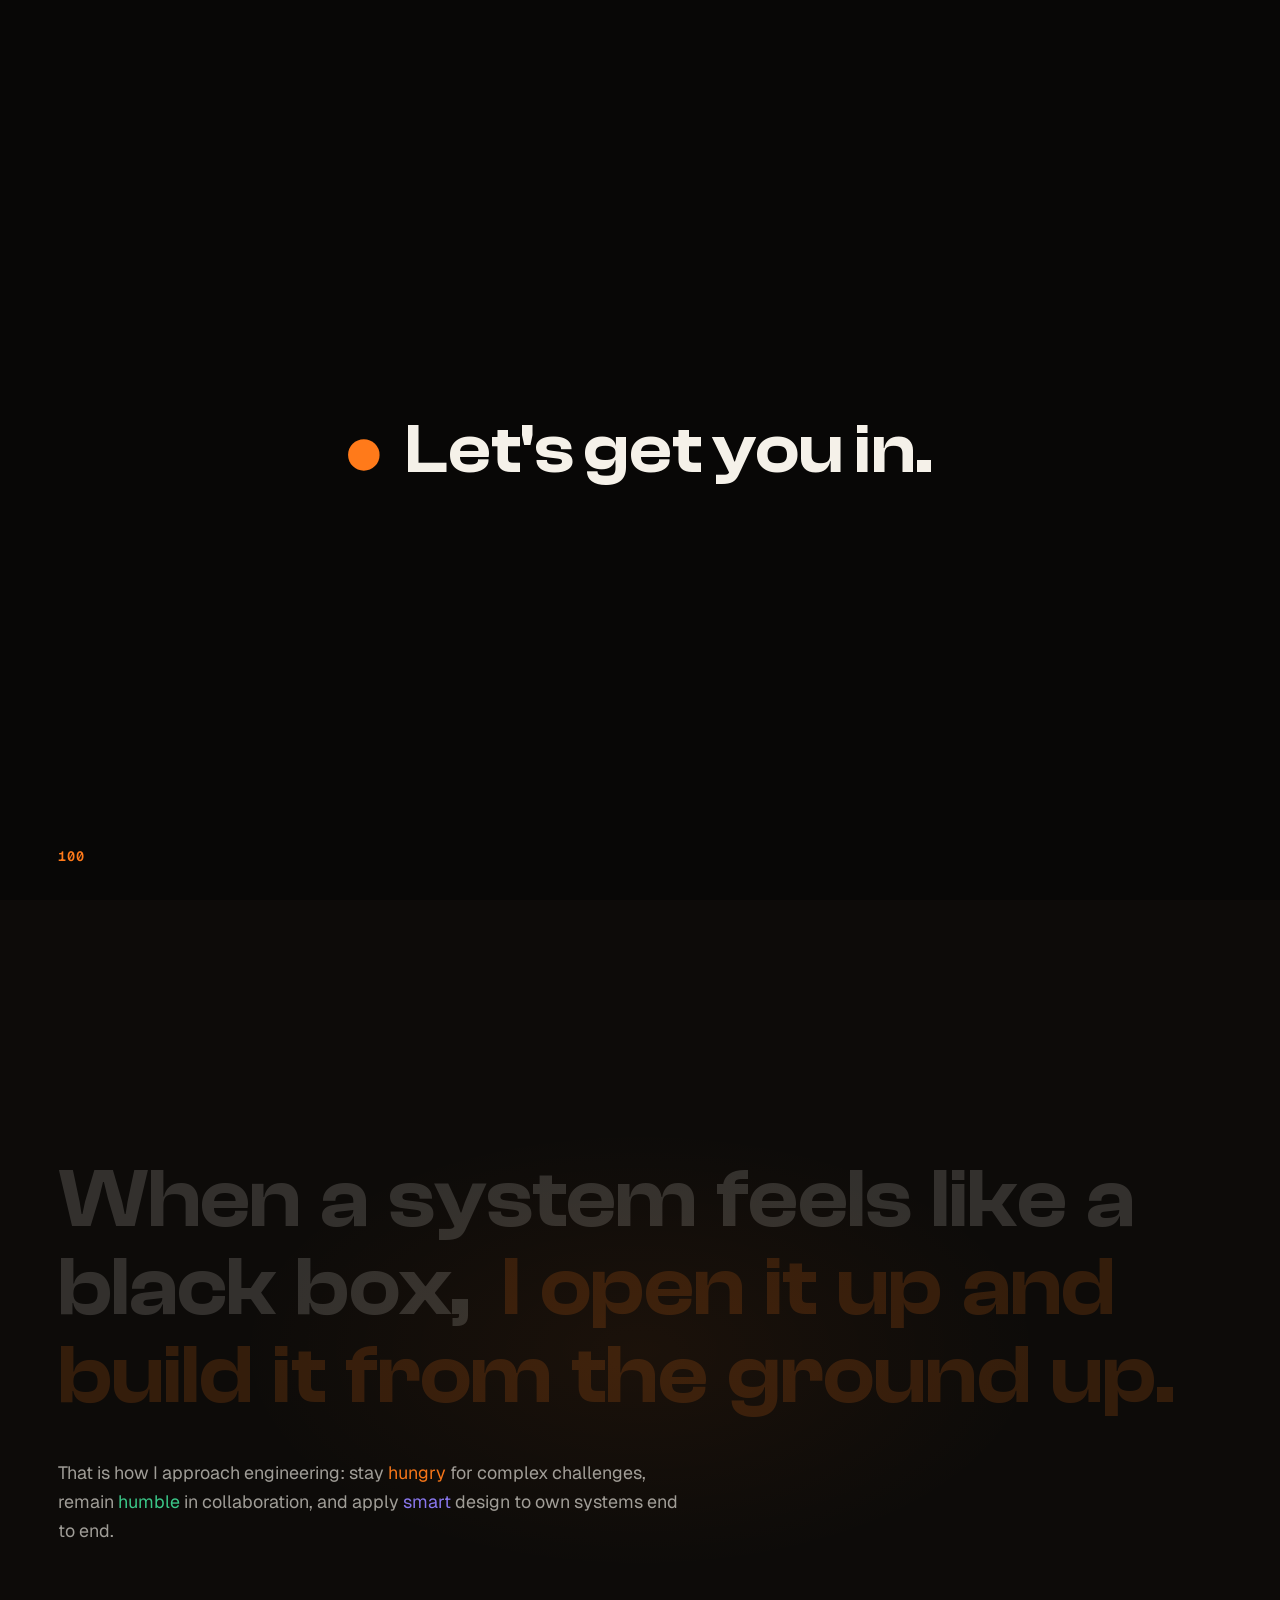
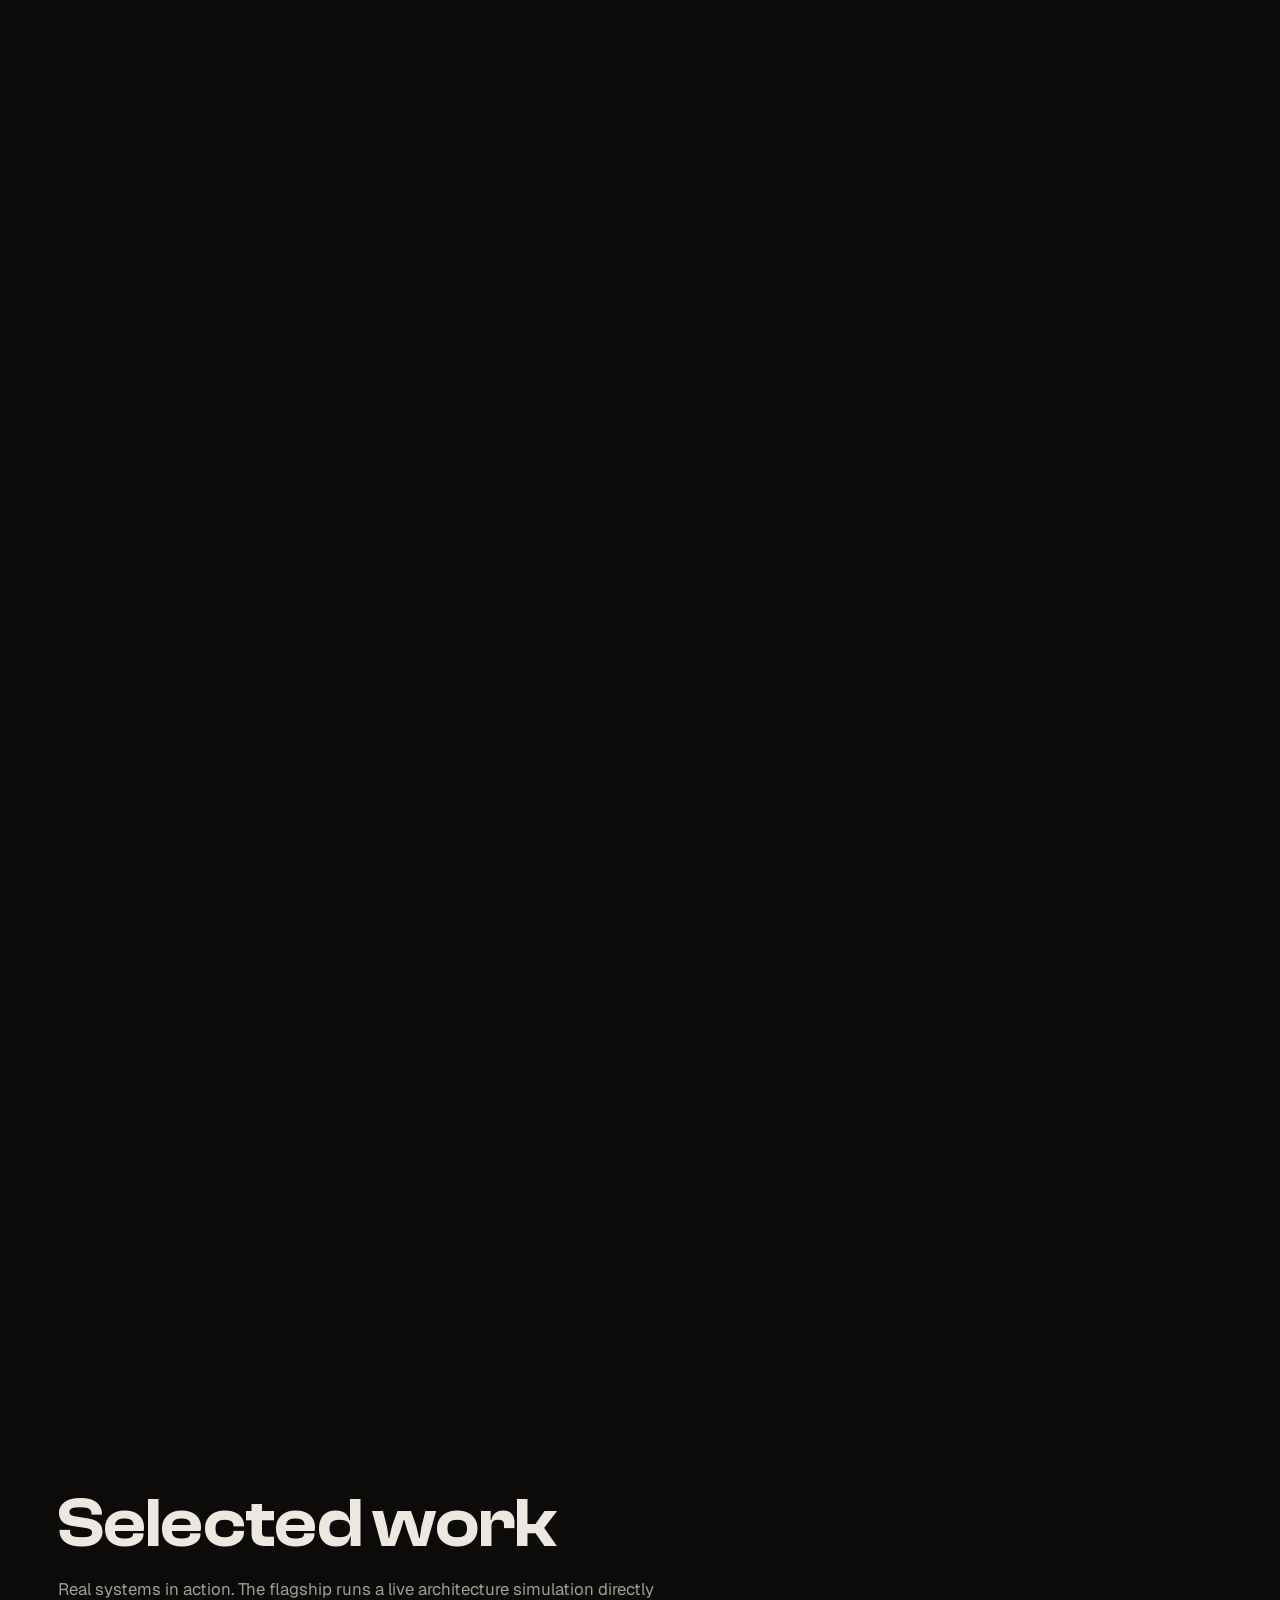
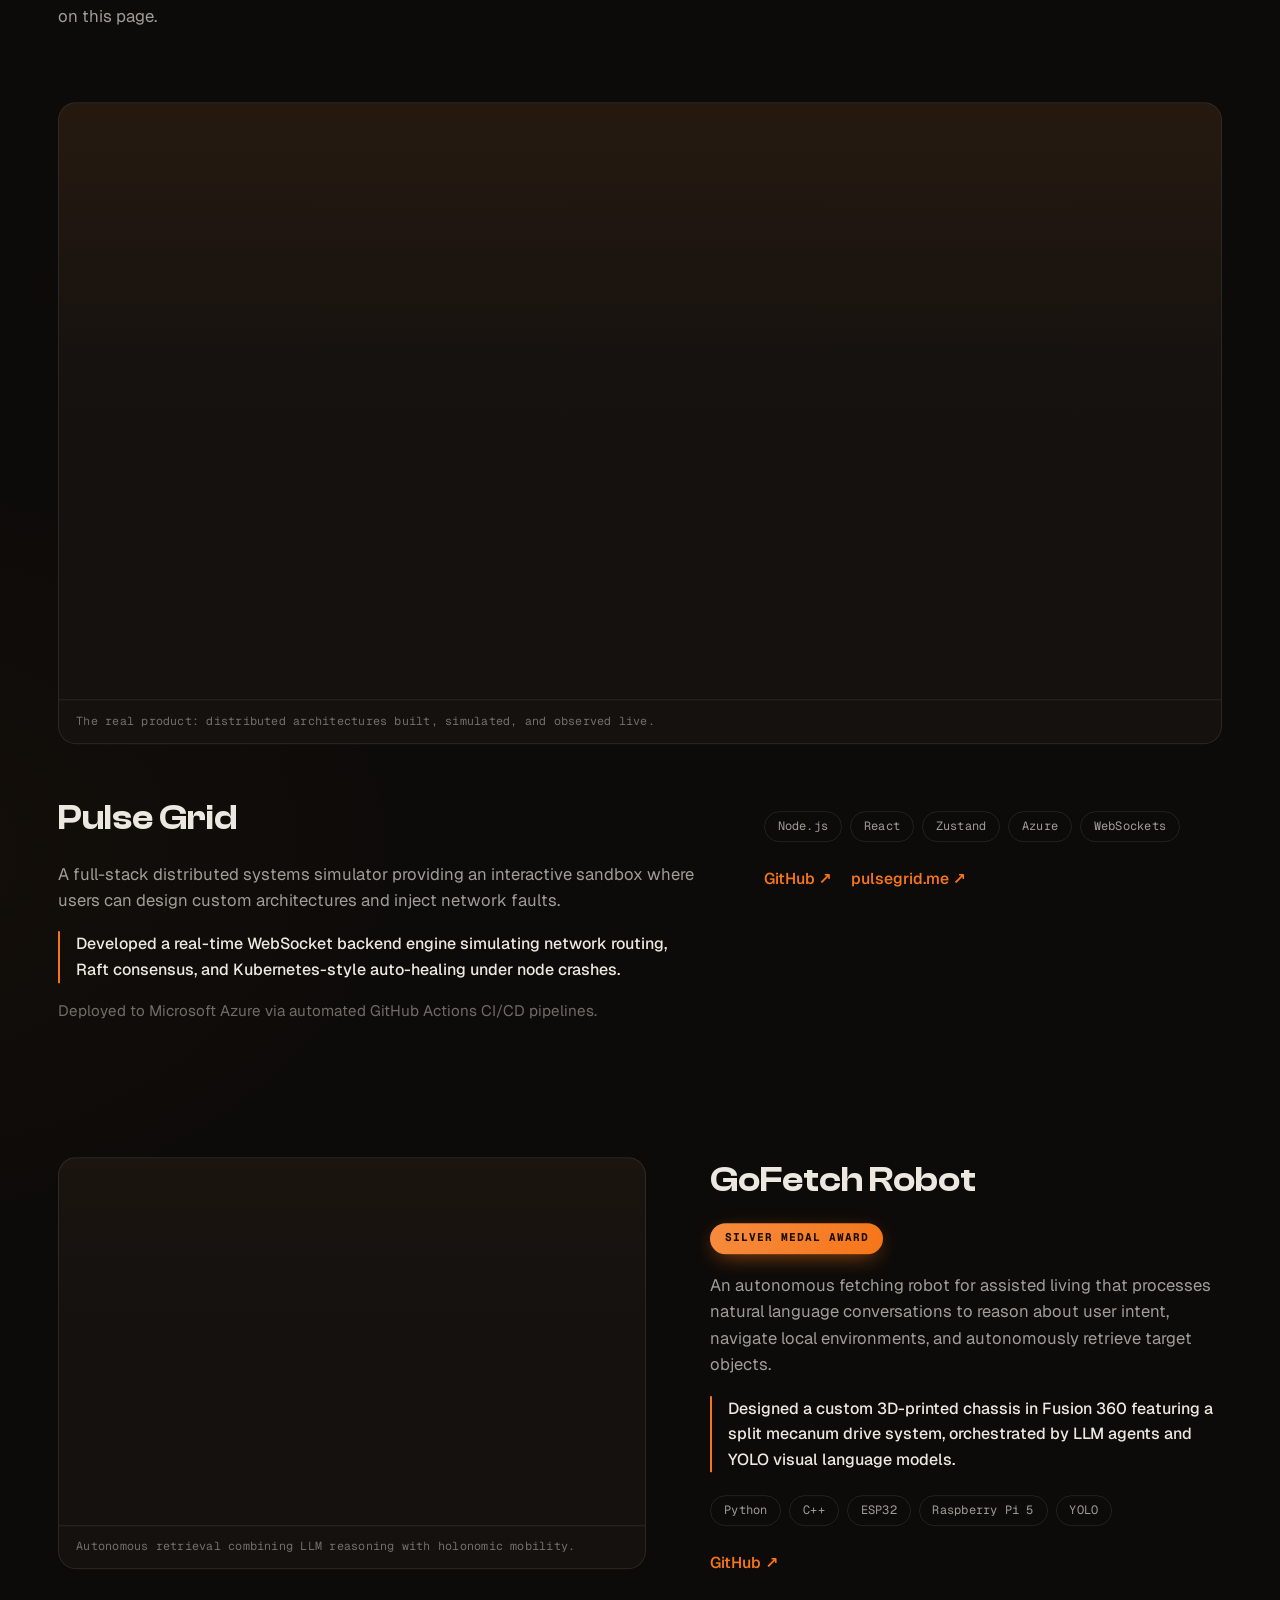
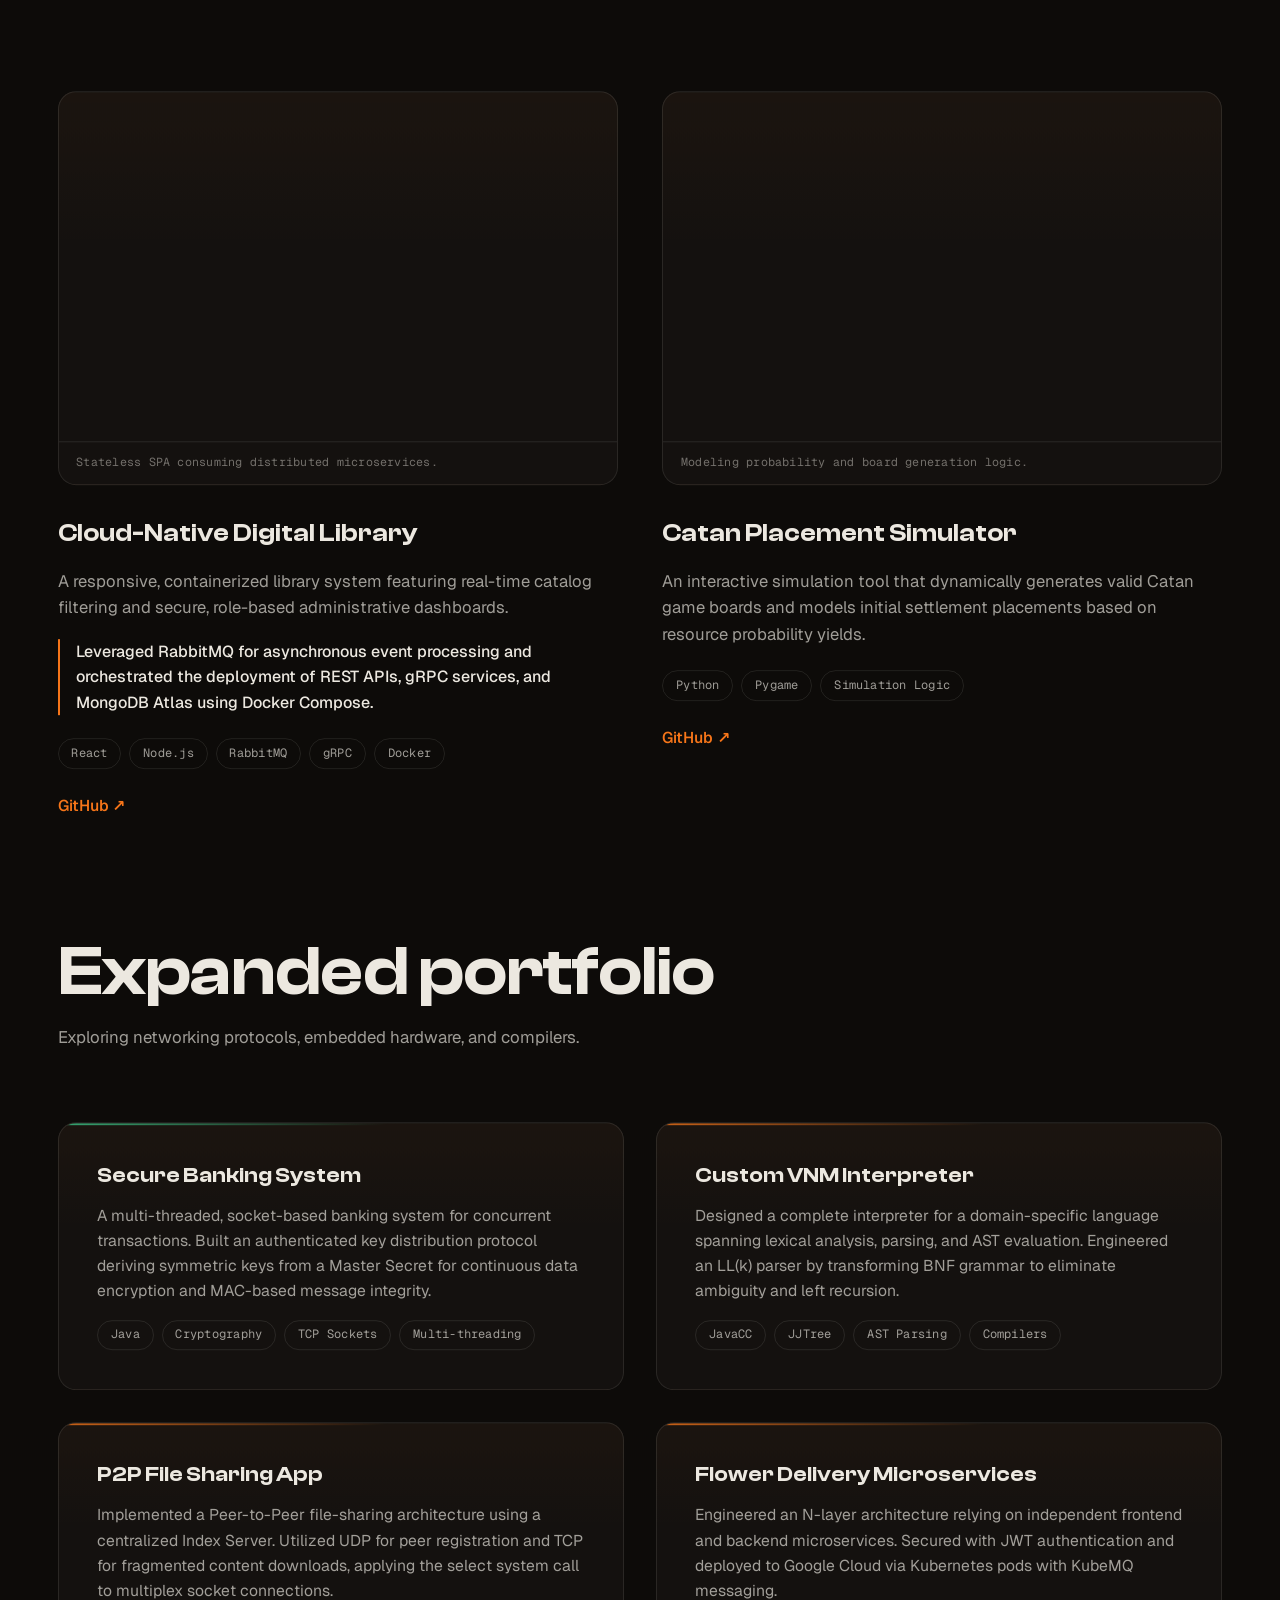
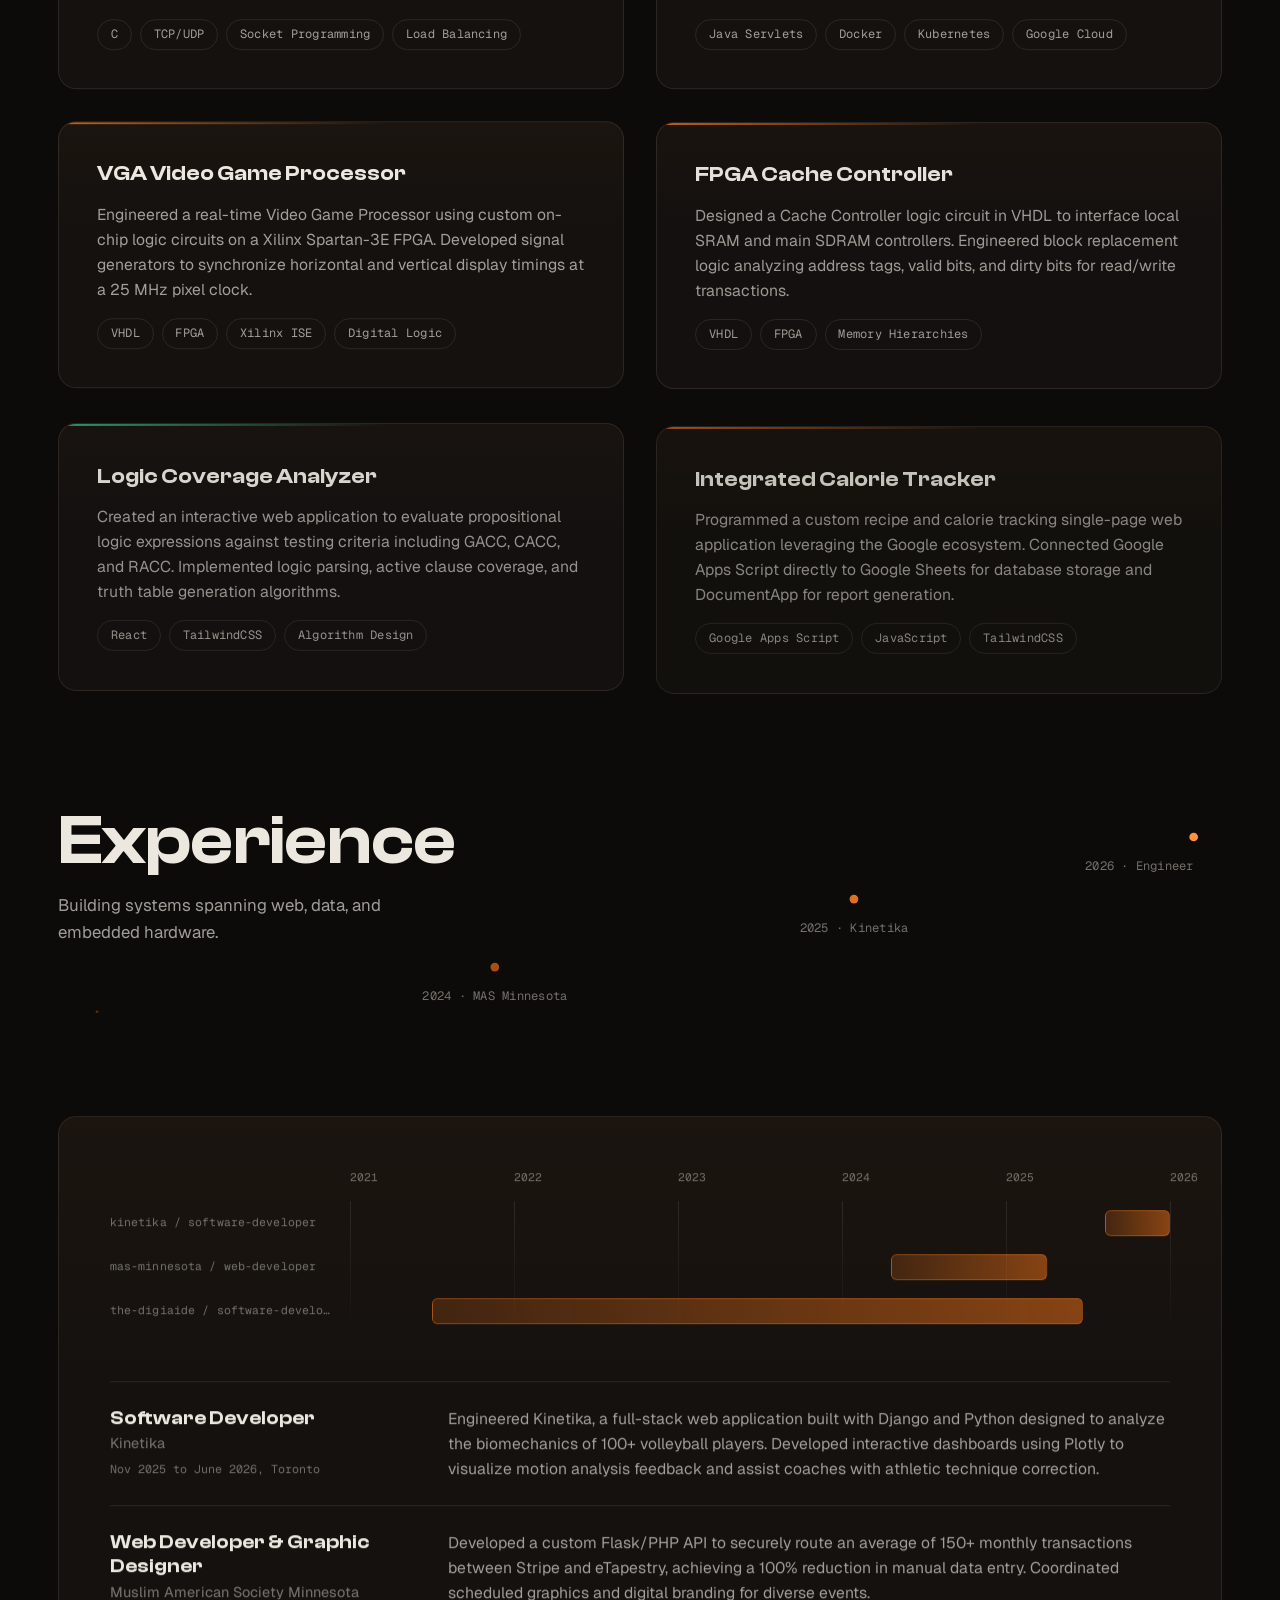
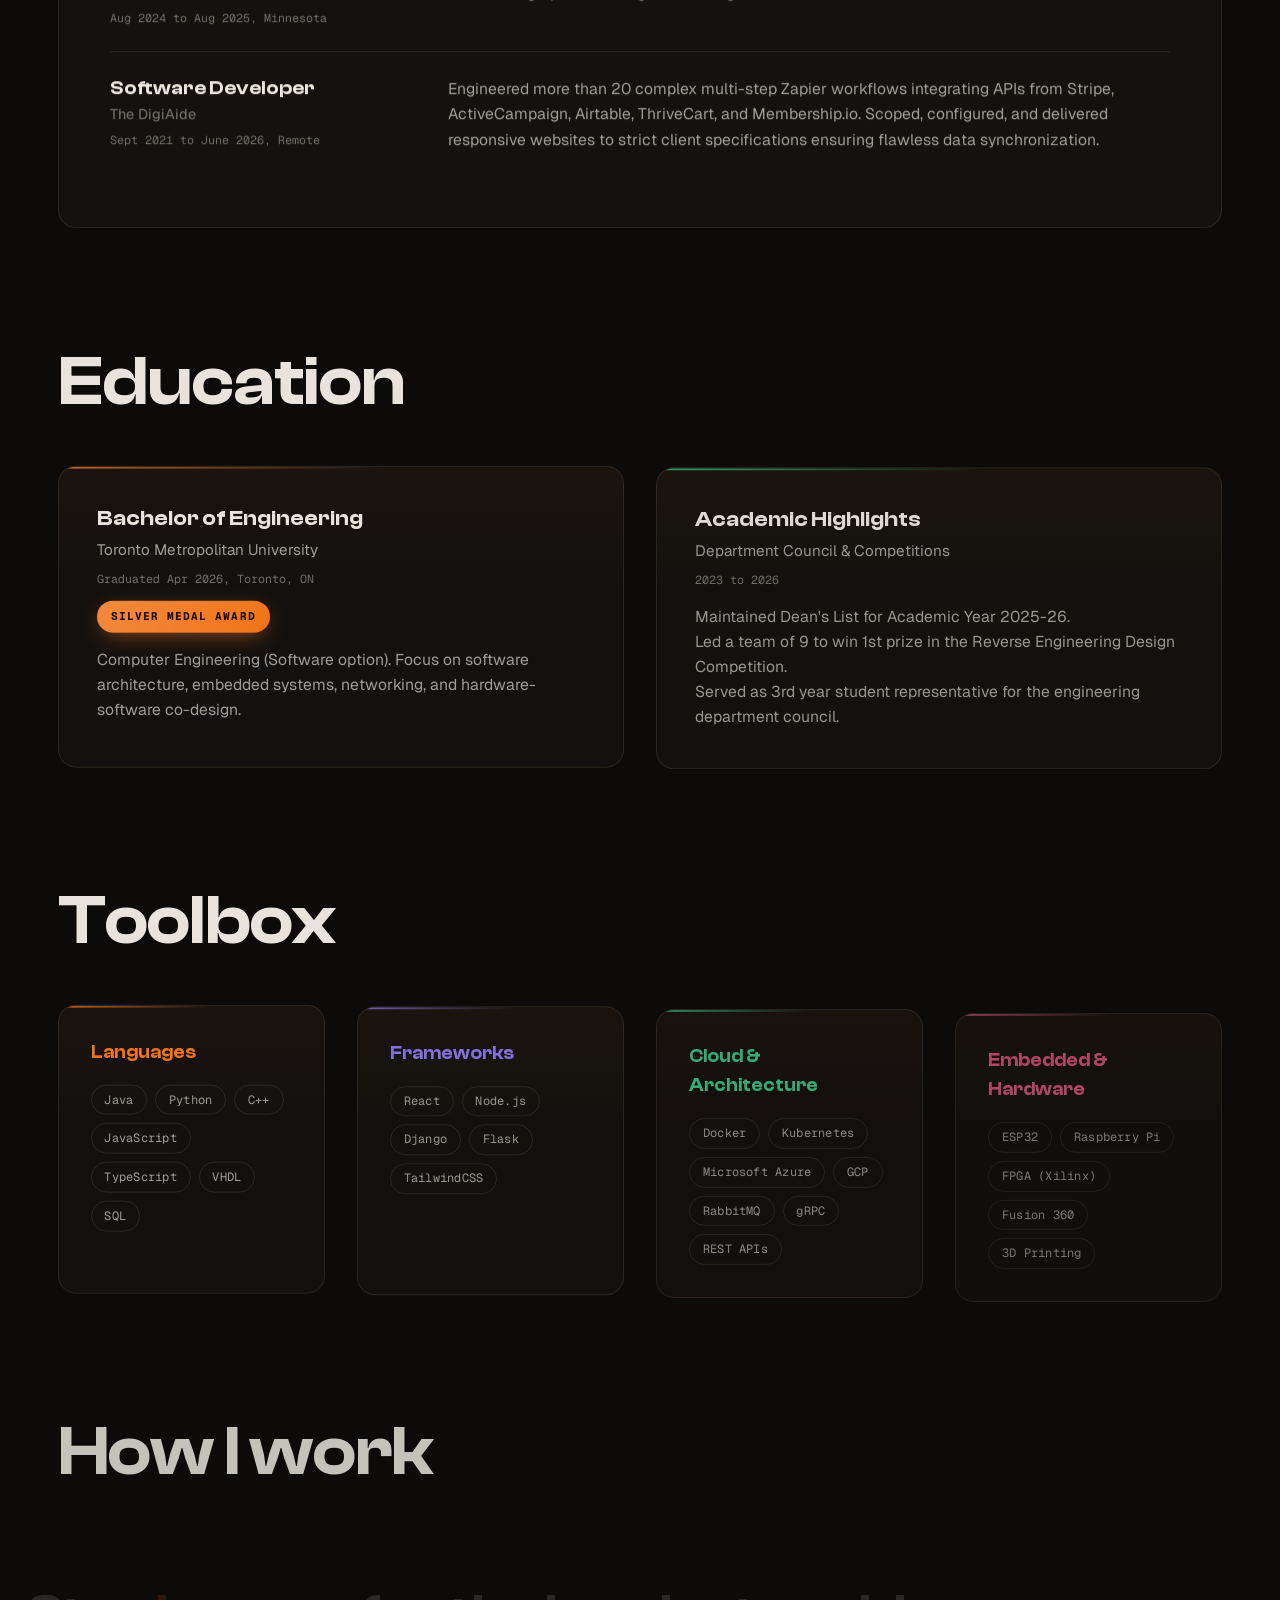
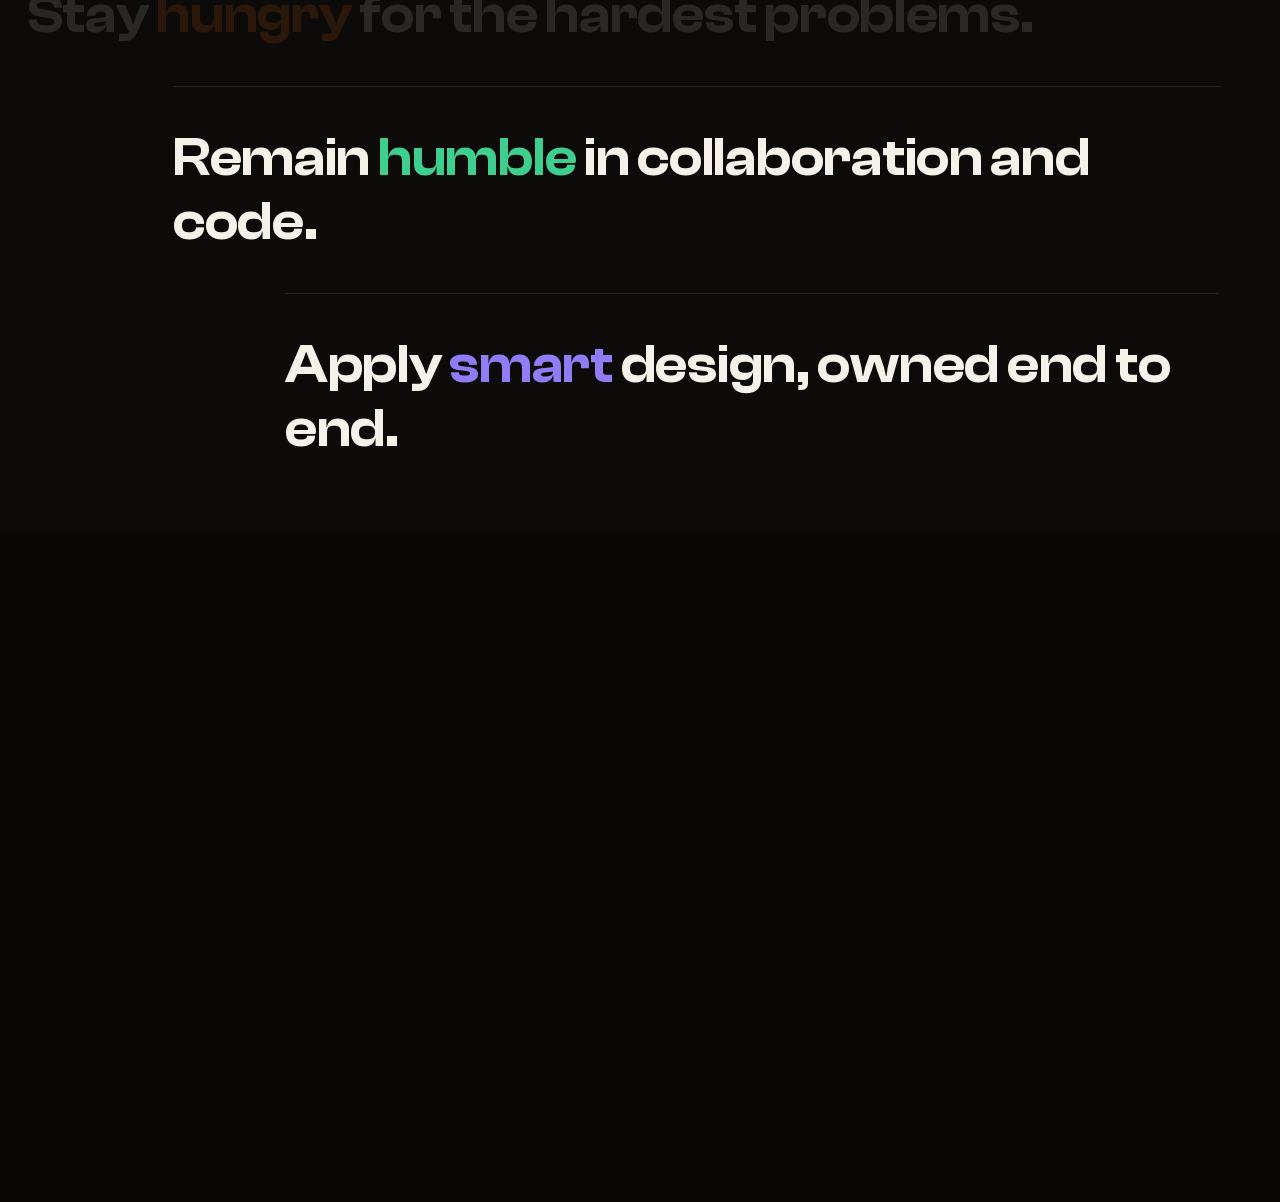
==== commit 344fbfee: "credit" ====
--- a/index.html
+++ b/index.html
@@ -1,4 +1,5 @@
 <!DOCTYPE html>
+<!-- This personal website is inspired by Ronit Dahiya's personal website -->
 <html lang="en">
 <head>
    <meta charset="utf-8" />
@@ -414,4 +415,4 @@
    <script defer src="./js/demos.js"></script>
    <script defer src="./js/main.js"></script>
 </body>
-</html>+</html>
